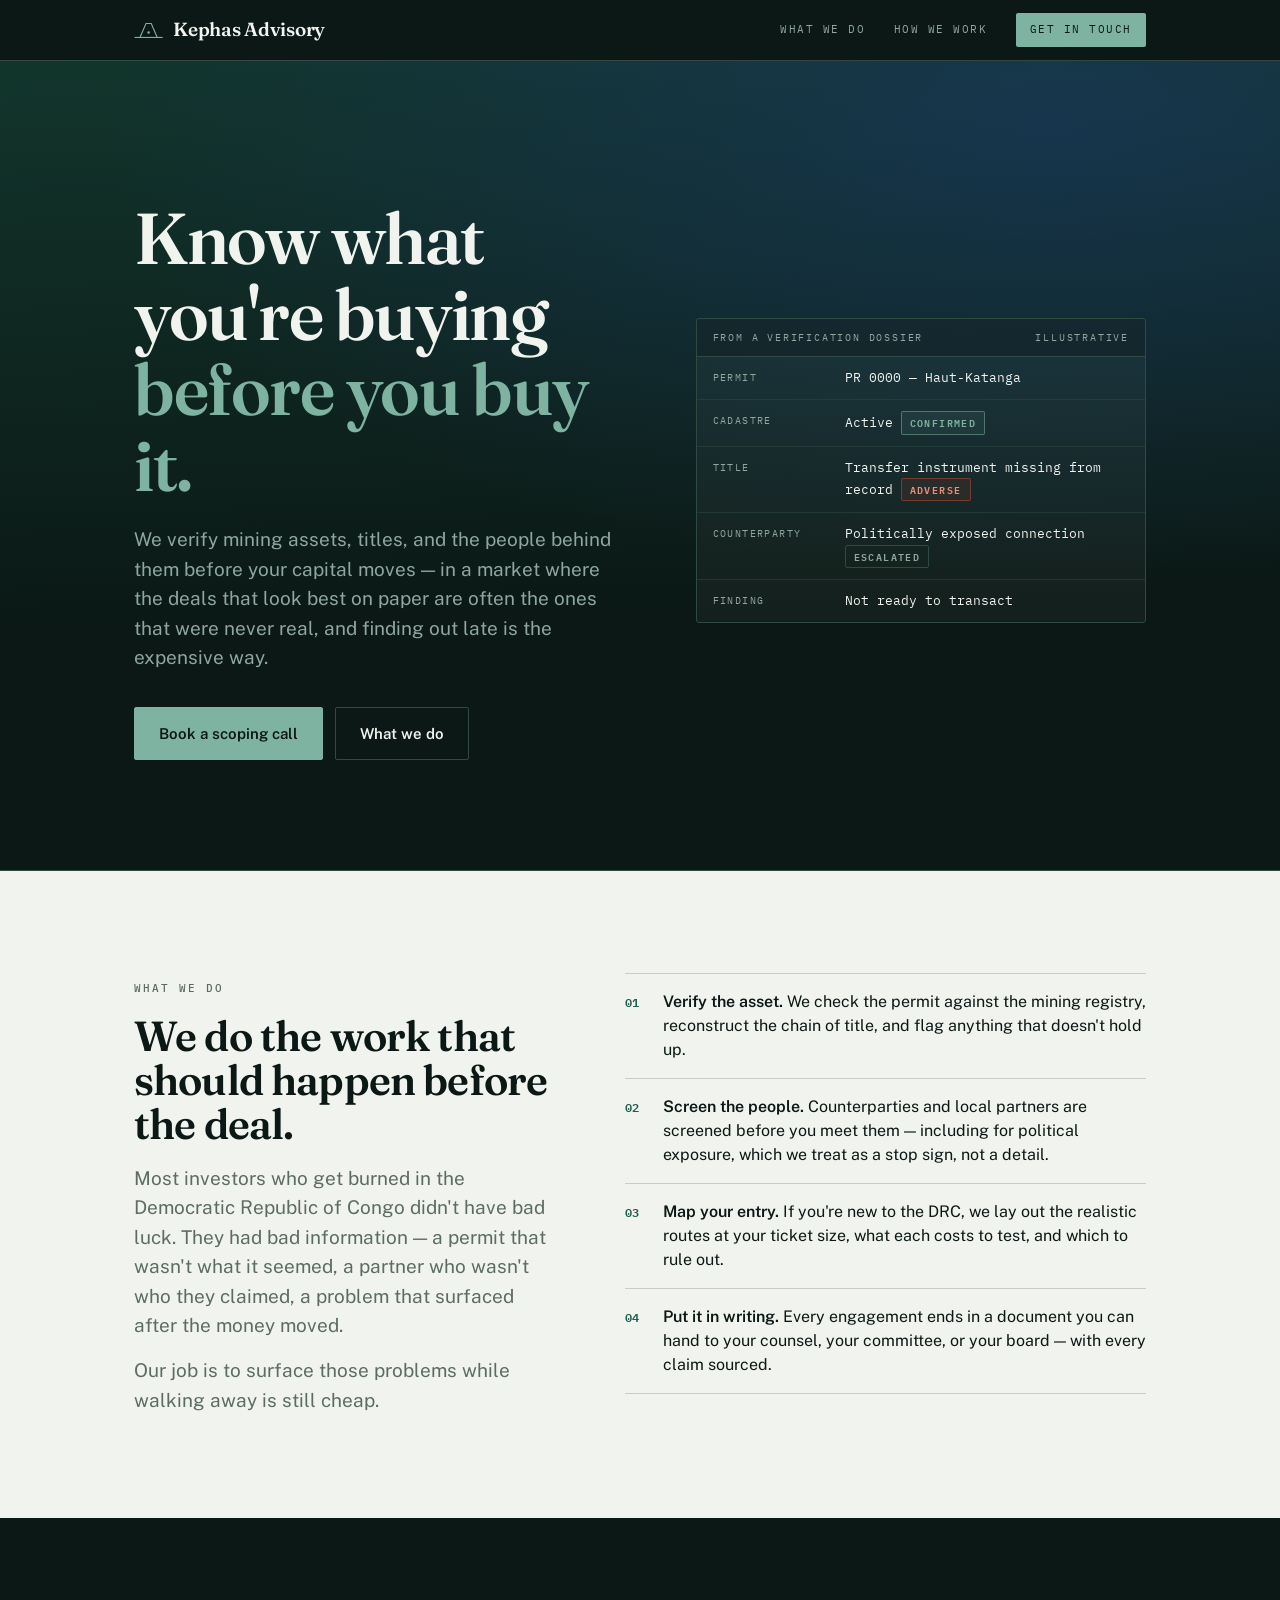
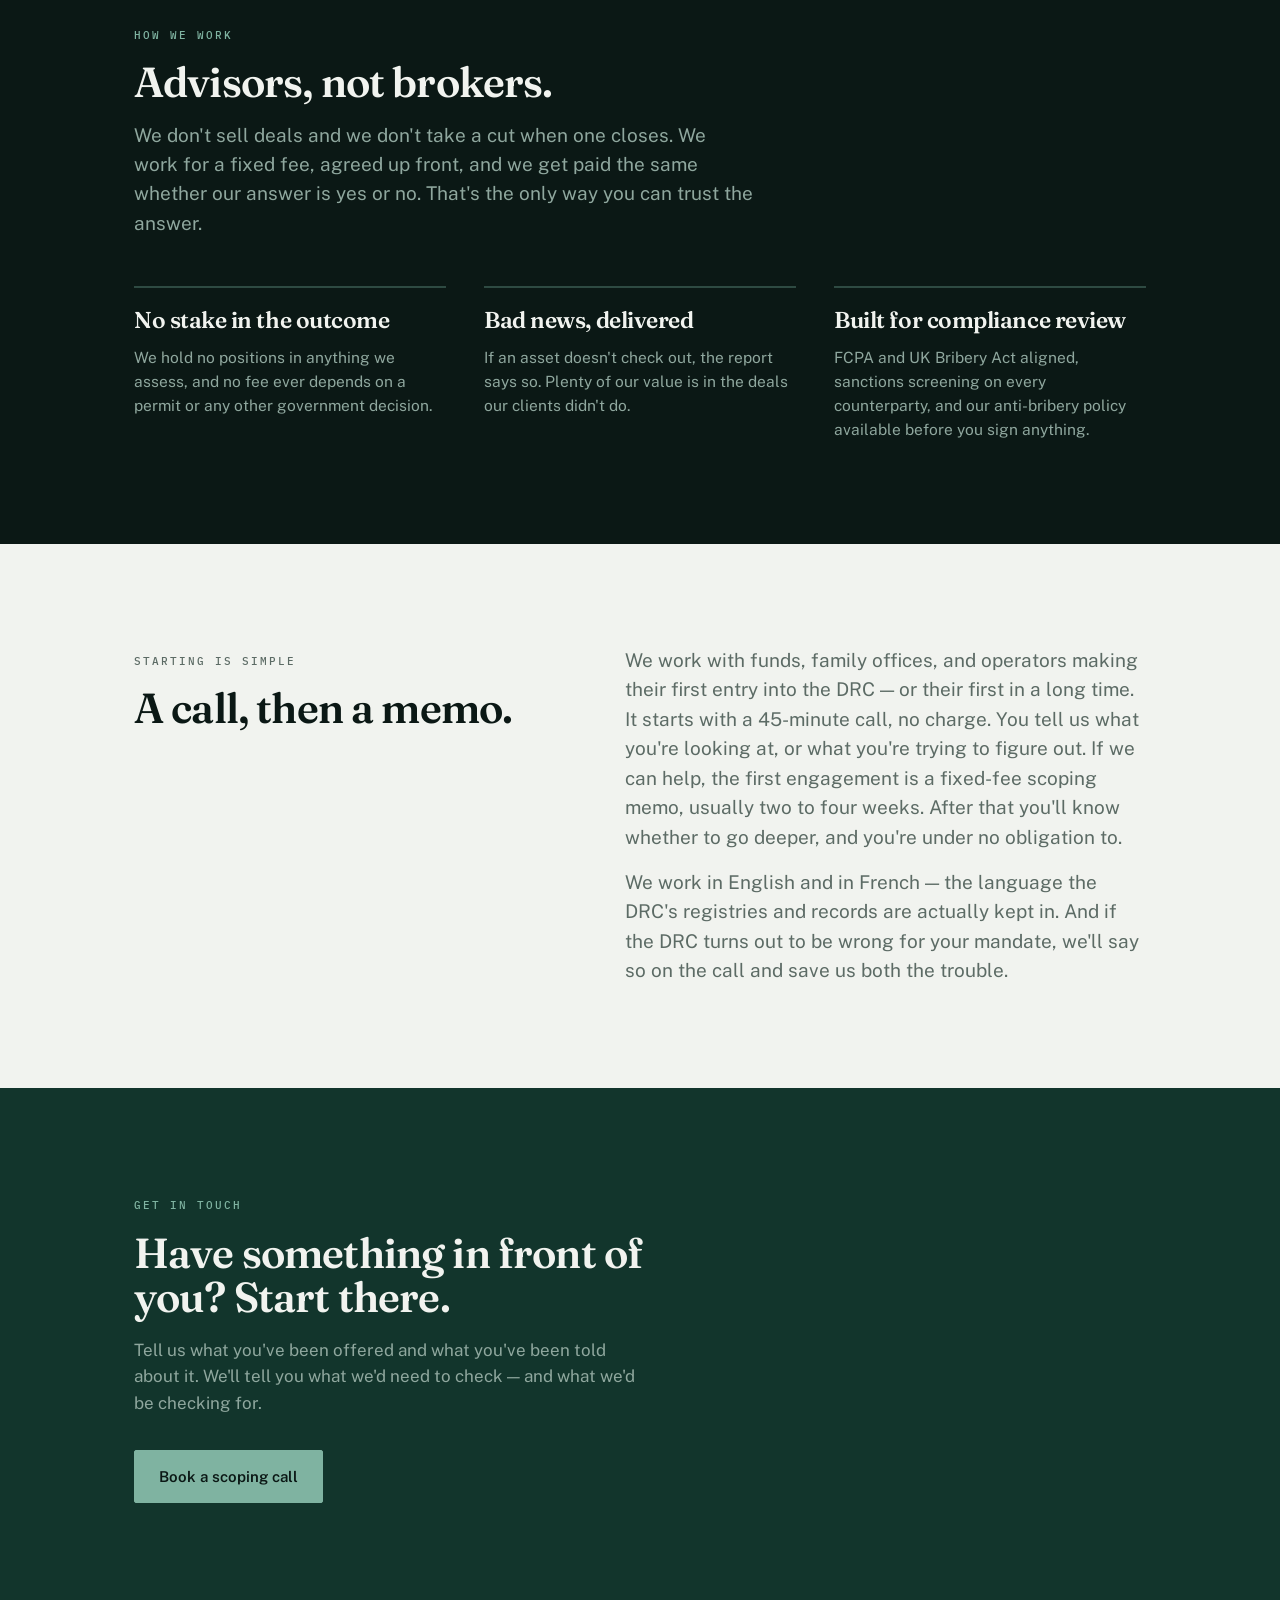
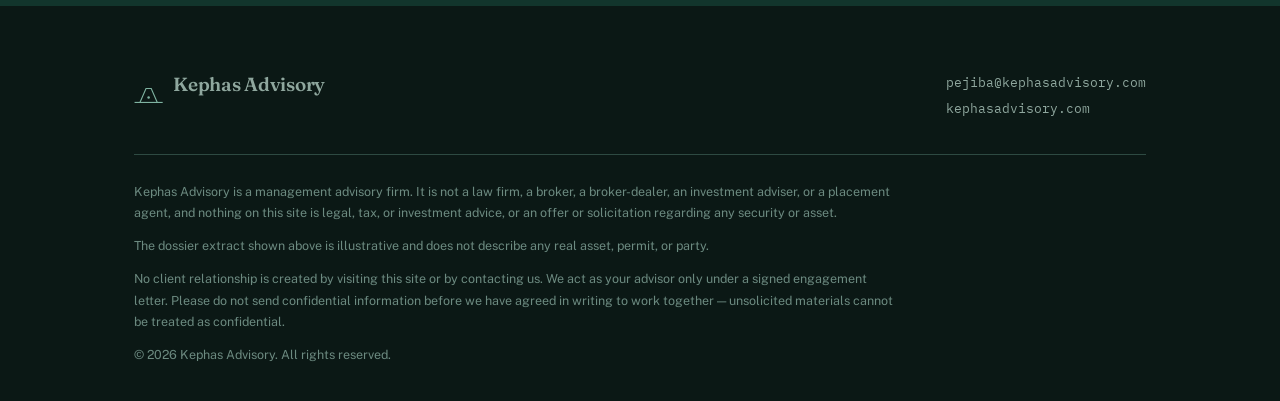
==== index.html @ 9a7f2aae "Publish landing page as index.html with accessible mobile nav - Rename/replace the live landing page" ====
<!DOCTYPE html>
<html lang="en">
<head>
<meta charset="utf-8">
<meta name="viewport" content="width=device-width, initial-scale=1">
<link rel="icon" href="data:image/svg+xml,%3Csvg xmlns='http://www.w3.org/2000/svg' viewBox='-8 -8 178 96'%3E%3Crect x='-8' y='-8' width='178' height='96' fill='%230B1815'/%3E%3Cpath d='M 31 80 L 66 0 L 96 0 L 131 80' fill='none' stroke='%237FB3A1' stroke-width='8'/%3E%3Cline x1='0' y1='80' x2='162' y2='80' stroke='%237FB3A1' stroke-width='8'/%3E%3Ccircle cx='81' cy='52' r='9' fill='%237FB3A1'/%3E%3C/svg%3E">
<title>Kephas Advisory — Market entry advisory for the Democratic Republic of Congo</title>
<meta name="description" content="Kephas Advisory verifies mining assets, titles, and counterparties in the Democratic Republic of Congo before you commit capital. Fixed-fee, advisor-not-broker, FCPA-aligned.">
<link rel="preconnect" href="https://fonts.googleapis.com">
<link rel="preconnect" href="https://fonts.gstatic.com" crossorigin>
<link href="https://fonts.googleapis.com/css2?family=Fraunces:opsz,wght@9..144,400;9..144,600;9..144,700&family=Public+Sans:wght@400;500;600&family=IBM+Plex+Mono:wght@400;500;600&display=swap" rel="stylesheet">
<style>
:root{
  --ink:#0B1815;
  --malachite:#1F5D4C;
  --malachite-deep:#12352C;
  --azurite:#1B3A6B;
  --patina:#7FB3A1;
  --paper:#F1F3EF;
  --paper-2:#E4E8E2;
  --rule:#C6CEC6;
  --rule-dark:#2E4A42;
  --flag:#A8452F;
  --muted:#5C6B65;
  --muted-dark:#8FA79E;

  --display:"Fraunces",Georgia,serif;
  --body:"Public Sans",system-ui,-apple-system,sans-serif;
  --mono:"IBM Plex Mono",ui-monospace,monospace;

  --pad:clamp(20px,5vw,72px);
}

*{box-sizing:border-box;margin:0;padding:0}
html{scroll-behavior:smooth}
body{
  background:var(--paper);
  color:var(--ink);
  font-family:var(--body);
  font-size:17px;
  line-height:1.55;
  -webkit-font-smoothing:antialiased;
}
a{color:inherit}

.wrap{max-width:1140px;margin:0 auto;padding-left:var(--pad);padding-right:var(--pad)}

.eyebrow{
  font-family:var(--mono);
  font-size:11px;
  letter-spacing:.18em;
  text-transform:uppercase;
  font-weight:500;
  color:var(--muted);
}
.eyebrow-l{color:var(--patina)}

h1,h2,h3{font-family:var(--display);font-variation-settings:"SOFT" 0,"WONK" 0;font-weight:600;letter-spacing:-.02em;line-height:1.05}
h1{font-size:clamp(38px,6.2vw,72px)}
h2{font-size:clamp(28px,3.8vw,42px)}
h3{font-size:clamp(19px,2vw,23px);line-height:1.25}

.lede{font-size:clamp(17px,1.5vw,19px);line-height:1.55;color:var(--muted)}
.lede-l{color:var(--muted-dark)}

/* ---------- skip link ---------- */
.skip{
  position:absolute;left:-9999px;top:0;z-index:100;
  background:var(--patina);color:var(--ink);font-family:var(--mono);font-size:12px;
  padding:10px 16px;border-radius:0 0 3px 0;text-decoration:none;
}
.skip:focus{left:0}

/* ---------- nav ---------- */
header.nav{
  position:sticky;top:0;z-index:60;
  background:var(--ink);
  border-bottom:1px solid var(--rule-dark);
}
.nav-in{display:flex;align-items:center;justify-content:space-between;height:60px}
.mark{display:flex;align-items:baseline;gap:9px;color:var(--paper);text-decoration:none}
.glyph{height:15px;width:auto;color:var(--patina);align-self:center;margin-right:1px;overflow:visible}
.mark b{font-family:var(--display);font-weight:600;font-size:19px;letter-spacing:-.015em;white-space:nowrap}
.nav-links{display:flex;gap:28px;align-items:center}
.nav-links > a{
  font-family:var(--mono);font-size:11px;letter-spacing:.14em;text-transform:uppercase;
  color:var(--muted-dark);text-decoration:none;padding:6px 0;border-bottom:1px solid transparent;
}
.nav-links > a:hover{color:var(--paper);border-bottom-color:var(--patina)}
.nav-links a.cta-sm{color:var(--ink);background:var(--patina);border:0;padding:8px 14px;border-radius:2px}
.nav-links a.cta-sm:hover{background:var(--paper)}

/* mobile menu — native <details>, no JavaScript */
.nav-menu{position:relative;display:none}
.nav-menu > summary{
  list-style:none;cursor:pointer;
  display:flex;align-items:center;justify-content:center;
  width:40px;height:34px;border:1px solid var(--rule-dark);border-radius:2px;color:var(--paper);
}
.nav-menu > summary::-webkit-details-marker{display:none}
.nav-menu > summary:hover{border-color:var(--patina);color:var(--patina)}
.nav-menu > summary svg{width:18px;height:18px;display:block}
.nav-menu[open] > summary{border-color:var(--patina);color:var(--patina)}
.nav-panel{
  position:absolute;right:0;top:calc(100% + 12px);
  min-width:190px;display:flex;flex-direction:column;padding:6px;
  background:var(--ink);border:1px solid var(--rule-dark);border-radius:3px;
  box-shadow:0 14px 34px rgba(0,0,0,.45);
}
.nav-panel a{
  font-family:var(--mono);font-size:12px;letter-spacing:.12em;text-transform:uppercase;
  color:var(--muted-dark);text-decoration:none;padding:12px 12px;border-radius:2px;
}
.nav-panel a:hover{color:var(--paper);background:rgba(127,179,161,.10)}
@media(max-width:820px){
  .nav-links > a:not(.cta-sm){display:none}
  .nav-menu{display:block}
}

/* ---------- hero ---------- */
.hero{
  background:
    radial-gradient(120% 90% at 82% 8%, rgba(27,58,107,.55) 0%, rgba(11,24,21,0) 62%),
    linear-gradient(178deg, var(--malachite-deep) 0%, var(--ink) 68%);
  color:var(--paper);
  padding:clamp(64px,10vw,120px) 0 clamp(64px,9vw,110px);
  border-bottom:1px solid var(--rule-dark);
}
.hero-grid{display:grid;grid-template-columns:1.05fr .95fr;gap:clamp(32px,5vw,72px);align-items:center}
@media(max-width:900px){.hero-grid{grid-template-columns:1fr;gap:44px}}
.hero h1{color:var(--paper);margin:20px 0 22px;max-width:15ch}
.hero h1 em{font-style:normal;color:var(--patina)}
.hero .lede{max-width:44ch}
.hero-actions{display:flex;flex-wrap:wrap;gap:12px;margin-top:34px}
.btn{
  font-family:var(--body);font-size:15px;font-weight:600;
  padding:14px 24px;border-radius:2px;text-decoration:none;display:inline-block;
  transition:background .18s ease,color .18s ease,border-color .18s ease;
}
.btn-primary{background:var(--patina);color:var(--ink);border:1px solid var(--patina)}
.btn-primary:hover{background:var(--paper);border-color:var(--paper)}
.btn-ghost{background:transparent;color:var(--paper);border:1px solid var(--rule-dark)}
.btn-ghost:hover{border-color:var(--patina);color:var(--patina)}

/* ---------- signature: the record ---------- */
.record{
  background:rgba(241,243,239,.035);
  border:1px solid var(--rule-dark);
  border-radius:3px;
  font-family:var(--mono);
  font-size:13px;
  overflow:hidden;
}
.record-head{
  display:flex;justify-content:space-between;align-items:center;gap:14px;
  padding:11px 16px;border-bottom:1px solid var(--rule-dark);
  background:rgba(0,0,0,.22);
}
.record-head .t{font-size:10px;letter-spacing:.18em;text-transform:uppercase;color:var(--muted-dark)}
.row{
  display:grid;grid-template-columns:118px 1fr;gap:14px;
  padding:11px 16px;border-bottom:1px solid rgba(46,74,66,.55);
  opacity:0;transform:translateY(5px);
  animation:in .5s cubic-bezier(.2,.7,.3,1) forwards;
}
.row:last-child{border-bottom:0}
.row .k{color:var(--muted-dark);font-size:10px;letter-spacing:.14em;text-transform:uppercase;padding-top:2px}
.row .v{color:var(--paper);word-break:break-word}
.row:nth-child(1){animation-delay:.18s}
.row:nth-child(2){animation-delay:.32s}
.row:nth-child(3){animation-delay:.46s}
.row:nth-child(4){animation-delay:.60s}
.row:nth-child(5){animation-delay:.74s}
@keyframes in{to{opacity:1;transform:none}}

.tok{
  display:inline-block;font-family:var(--mono);font-size:10px;font-weight:600;
  letter-spacing:.14em;text-transform:uppercase;padding:3px 8px;border-radius:2px;border:1px solid;
}
.tok-ok{color:var(--patina);border-color:rgba(127,179,161,.5);background:rgba(127,179,161,.09)}
.tok-flag{color:#E8907B;border-color:rgba(168,69,47,.6);background:rgba(168,69,47,.14)}
.tok-open{color:var(--muted-dark);border-color:var(--rule-dark)}

/* ---------- sections ---------- */
section{padding:clamp(60px,8vw,104px) 0}
.sec-head{max-width:62ch;margin-bottom:clamp(32px,4vw,48px)}
.sec-head h2{margin:14px 0 16px}

.paper-2{background:var(--paper-2)}

/* what we do */
.split{display:grid;grid-template-columns:.9fr 1.1fr;gap:clamp(28px,5vw,64px);align-items:start}
@media(max-width:860px){.split{grid-template-columns:1fr}}
.split h2{margin:14px 0 18px}
.split .lede + .lede{margin-top:16px}
.plain{list-style:none;border-top:1px solid var(--rule)}
.plain li{border-bottom:1px solid var(--rule);padding:16px 0;display:grid;grid-template-columns:26px 1fr;gap:12px;font-size:16px;line-height:1.5}
.plain .m{font-family:var(--mono);font-size:12px;font-weight:600;color:var(--malachite);padding-top:3px}
.plain b{font-weight:600}

/* deliverables */
.decks{display:grid;grid-template-columns:repeat(3,1fr);gap:14px}
@media(max-width:900px){.decks{grid-template-columns:1fr}}
.deck{
  background:#fff;border:1px solid var(--rule);border-radius:3px;
  padding:clamp(22px,2.6vw,30px);
  display:flex;flex-direction:column;gap:12px;
  transition:border-color .2s ease,transform .2s ease;
}
.deck:hover{border-color:var(--malachite);transform:translateY(-2px)}
.deck .tier{font-family:var(--mono);font-size:10px;letter-spacing:.16em;text-transform:uppercase;color:var(--muted)}
.deck p{font-size:15.5px;color:var(--muted);line-height:1.55}

/* how we work strip */
.strip{background:var(--ink);color:var(--paper)}
.strip h2{color:var(--paper)}
.strip .lede{color:var(--muted-dark)}
.threes{display:grid;grid-template-columns:repeat(3,1fr);gap:clamp(20px,3vw,40px);margin-top:clamp(28px,4vw,44px)}
@media(max-width:860px){.threes{grid-template-columns:1fr}}
.three{border-top:2px solid var(--rule-dark);padding-top:18px}
.three h3{color:var(--paper);margin-bottom:10px}
.three p{font-size:15.5px;color:var(--muted-dark);line-height:1.55}

/* cta */
.cta-band{background:var(--malachite-deep);color:var(--paper)}
.cta-band h2{color:var(--paper);max-width:20ch;margin:14px 0 18px}
.cta-band p{color:var(--muted-dark);max-width:52ch;font-size:17px}

/* footer */
footer{background:var(--ink);color:var(--muted-dark);padding:clamp(44px,6vw,64px) 0 36px;font-size:14px}
.foot-grid{display:flex;justify-content:space-between;gap:clamp(24px,4vw,48px);flex-wrap:wrap;padding-bottom:32px;border-bottom:1px solid var(--rule-dark)}
.foot-grid a{color:var(--muted-dark);text-decoration:none}
.foot-grid a:hover{color:var(--paper)}
.foot-contact{font-family:var(--mono);font-size:13px;line-height:2}
.legal{padding-top:26px;font-size:12.5px;line-height:1.7;color:#6C8A80;max-width:96ch}
.legal p+p{margin-top:12px}
.legal mark{background:rgba(168,69,47,.18);color:#E8907B;padding:1px 4px;border-radius:2px}

:focus-visible{outline:2px solid var(--patina);outline-offset:3px}
@media(prefers-reduced-motion:reduce){
  *{animation:none!important;transition:none!important}
  .row{opacity:1;transform:none}
  html{scroll-behavior:auto}
}
</style>
</head>
<body>

<a class="skip" href="#work">Skip to content</a>

<header class="nav">
  <div class="wrap nav-in">
    <a class="mark" href="#top"><svg class="glyph" viewBox="-3.2 -3.2 168.4 86.4" aria-hidden="true"><path d="M 31 80 L 66 0 L 96 0 L 131 80" fill="none" stroke="currentColor" stroke-width="6.4" stroke-linejoin="miter"/><line x1="0" y1="80" x2="162" y2="80" stroke="currentColor" stroke-width="6.4"/><circle cx="81" cy="52" r="7.2" fill="currentColor"/></svg><b>Kephas Advisory</b></a>
    <nav class="nav-links" aria-label="Primary">
      <a href="#work">What we do</a>
      <a href="#how">How we work</a>
      <a class="cta-sm" href="#contact">Get in touch</a>
      <details class="nav-menu">
        <summary aria-label="Open navigation menu"><svg viewBox="0 0 24 24" fill="none" stroke="currentColor" stroke-width="2" stroke-linecap="round" aria-hidden="true"><line x1="3" y1="7" x2="21" y2="7"/><line x1="3" y1="12" x2="21" y2="12"/><line x1="3" y1="17" x2="21" y2="17"/></svg></summary>
        <div class="nav-panel">
          <a href="#work">What we do</a>
          <a href="#how">How we work</a>
          <a href="#contact">Get in touch</a>
        </div>
      </details>
    </nav>
  </div>
</header>

<!-- HERO -->
<div class="hero" id="top">
  <div class="wrap hero-grid">
    <div>
      <h1>Know what you're buying <em>before you buy it.</em></h1>
      <p class="lede lede-l">We verify mining assets, titles, and the people behind them before your capital moves — in a market where the deals that look best on paper are often the ones that were never real, and finding out late is the expensive way.</p>
      <div class="hero-actions">
        <a class="btn btn-primary" href="mailto:pejiba@kephasadvisory.com">Book a scoping call</a>
        <a class="btn btn-ghost" href="#work">What we do</a>
      </div>
    </div>

    <div class="record" aria-label="Example from a verification dossier">
      <div class="record-head">
        <span class="t">From a verification dossier</span>
        <span class="t">Illustrative</span>
      </div>
      <div class="row"><span class="k">Permit</span><span class="v">PR 0000 — Haut-Katanga</span></div>
      <div class="row"><span class="k">Cadastre</span><span class="v">Active <span class="tok tok-ok">Confirmed</span></span></div>
      <div class="row"><span class="k">Title</span><span class="v">Transfer instrument missing from record <span class="tok tok-flag">Adverse</span></span></div>
      <div class="row"><span class="k">Counterparty</span><span class="v">Politically exposed connection <span class="tok tok-open">Escalated</span></span></div>
      <div class="row"><span class="k">Finding</span><span class="v">Not ready to transact</span></div>
    </div>
  </div>
</div>

<!-- WHAT WE DO -->
<section id="work">
  <div class="wrap split">
    <div>
      <span class="eyebrow">What we do</span>
      <h2>We do the work that should happen before the deal.</h2>
      <p class="lede">Most investors who get burned in the Democratic Republic of Congo didn't have bad luck. They had bad information — a permit that wasn't what it seemed, a partner who wasn't who they claimed, a problem that surfaced after the money moved.</p>
      <p class="lede">Our job is to surface those problems while walking away is still cheap.</p>
    </div>
    <ul class="plain">
      <li><span class="m">01</span><span><b>Verify the asset.</b> We check the permit against the mining registry, reconstruct the chain of title, and flag anything that doesn't hold up.</span></li>
      <li><span class="m">02</span><span><b>Screen the people.</b> Counterparties and local partners are screened before you meet them — including for political exposure, which we treat as a stop sign, not a detail.</span></li>
      <li><span class="m">03</span><span><b>Map your entry.</b> If you're new to the DRC, we lay out the realistic routes at your ticket size, what each costs to test, and which to rule out.</span></li>
      <li><span class="m">04</span><span><b>Put it in writing.</b> Every engagement ends in a document you can hand to your counsel, your committee, or your board — with every claim sourced.</span></li>
    </ul>
  </div>
</section>

<!-- HOW WE WORK -->
<section class="strip" id="how">
  <div class="wrap">
    <div class="sec-head">
      <span class="eyebrow eyebrow-l">How we work</span>
      <h2>Advisors, not brokers.</h2>
      <p class="lede">We don't sell deals and we don't take a cut when one closes. We work for a fixed fee, agreed up front, and we get paid the same whether our answer is yes or no. That's the only way you can trust the answer.</p>
    </div>
    <div class="threes">
      <div class="three">
        <h3>No stake in the outcome</h3>
        <p>We hold no positions in anything we assess, and no fee ever depends on a permit or any other government decision.</p>
      </div>
      <div class="three">
        <h3>Bad news, delivered</h3>
        <p>If an asset doesn't check out, the report says so. Plenty of our value is in the deals our clients didn't do.</p>
      </div>
      <div class="three">
        <h3>Built for compliance review</h3>
        <p>FCPA and UK Bribery Act aligned, sanctions screening on every counterparty, and our anti-bribery policy available before you sign anything.</p>
      </div>
    </div>
  </div>
</section>

<!-- START -->
<section>
  <div class="wrap split">
    <div>
      <span class="eyebrow">Starting is simple</span>
      <h2>A call, then a memo.</h2>
    </div>
    <div>
      <p class="lede">We work with funds, family offices, and operators making their first entry into the DRC — or their first in a long time. It starts with a 45-minute call, no charge. You tell us what you're looking at, or what you're trying to figure out. If we can help, the first engagement is a fixed-fee scoping memo, usually two to four weeks. After that you'll know whether to go deeper, and you're under no obligation to.</p>
      <p class="lede" style="margin-top:16px">We work in English and in French — the language the DRC's registries and records are actually kept in. And if the DRC turns out to be wrong for your mandate, we'll say so on the call and save us both the trouble.</p>
    </div>
  </div>
</section>

<!-- CTA -->
<section class="cta-band" id="contact">
  <div class="wrap">
    <span class="eyebrow eyebrow-l">Get in touch</span>
    <h2>Have something in front of you? Start there.</h2>
    <p>Tell us what you've been offered and what you've been told about it. We'll tell you what we'd need to check — and what we'd be checking for.</p>
    <div class="hero-actions">
      <a class="btn btn-primary" href="mailto:pejiba@kephasadvisory.com">Book a scoping call</a>
    </div>
  </div>
</section>

<footer>
  <div class="wrap">
    <div class="foot-grid">
      <a class="mark" href="#top"><svg class="glyph" viewBox="-3.2 -3.2 168.4 86.4" aria-hidden="true"><path d="M 31 80 L 66 0 L 96 0 L 131 80" fill="none" stroke="currentColor" stroke-width="6.4" stroke-linejoin="miter"/><line x1="0" y1="80" x2="162" y2="80" stroke="currentColor" stroke-width="6.4"/><circle cx="81" cy="52" r="7.2" fill="currentColor"/></svg><b>Kephas Advisory</b></a>
      <div class="foot-contact">
        <a href="mailto:pejiba@kephasadvisory.com">pejiba@kephasadvisory.com</a><br>
        kephasadvisory.com
      </div>
    </div>
    <div class="legal">
      <p>Kephas Advisory is a management advisory firm. It is not a law firm, a broker, a broker-dealer, an investment adviser, or a placement agent, and nothing on this site is legal, tax, or investment advice, or an offer or solicitation regarding any security or asset.</p>
      <p>The dossier extract shown above is illustrative and does not describe any real asset, permit, or party.</p>
      <p>No client relationship is created by visiting this site or by contacting us. We act as your advisor only under a signed engagement letter. Please do not send confidential information before we have agreed in writing to work together — unsolicited materials cannot be treated as confidential.</p>
      <p>© <span id="yr">2026</span> Kephas Advisory. All rights reserved.</p>
    </div>
  </div>
</footer>

<script>document.getElementById('yr').textContent=new Date().getFullYear();</script>
</body>
</html>
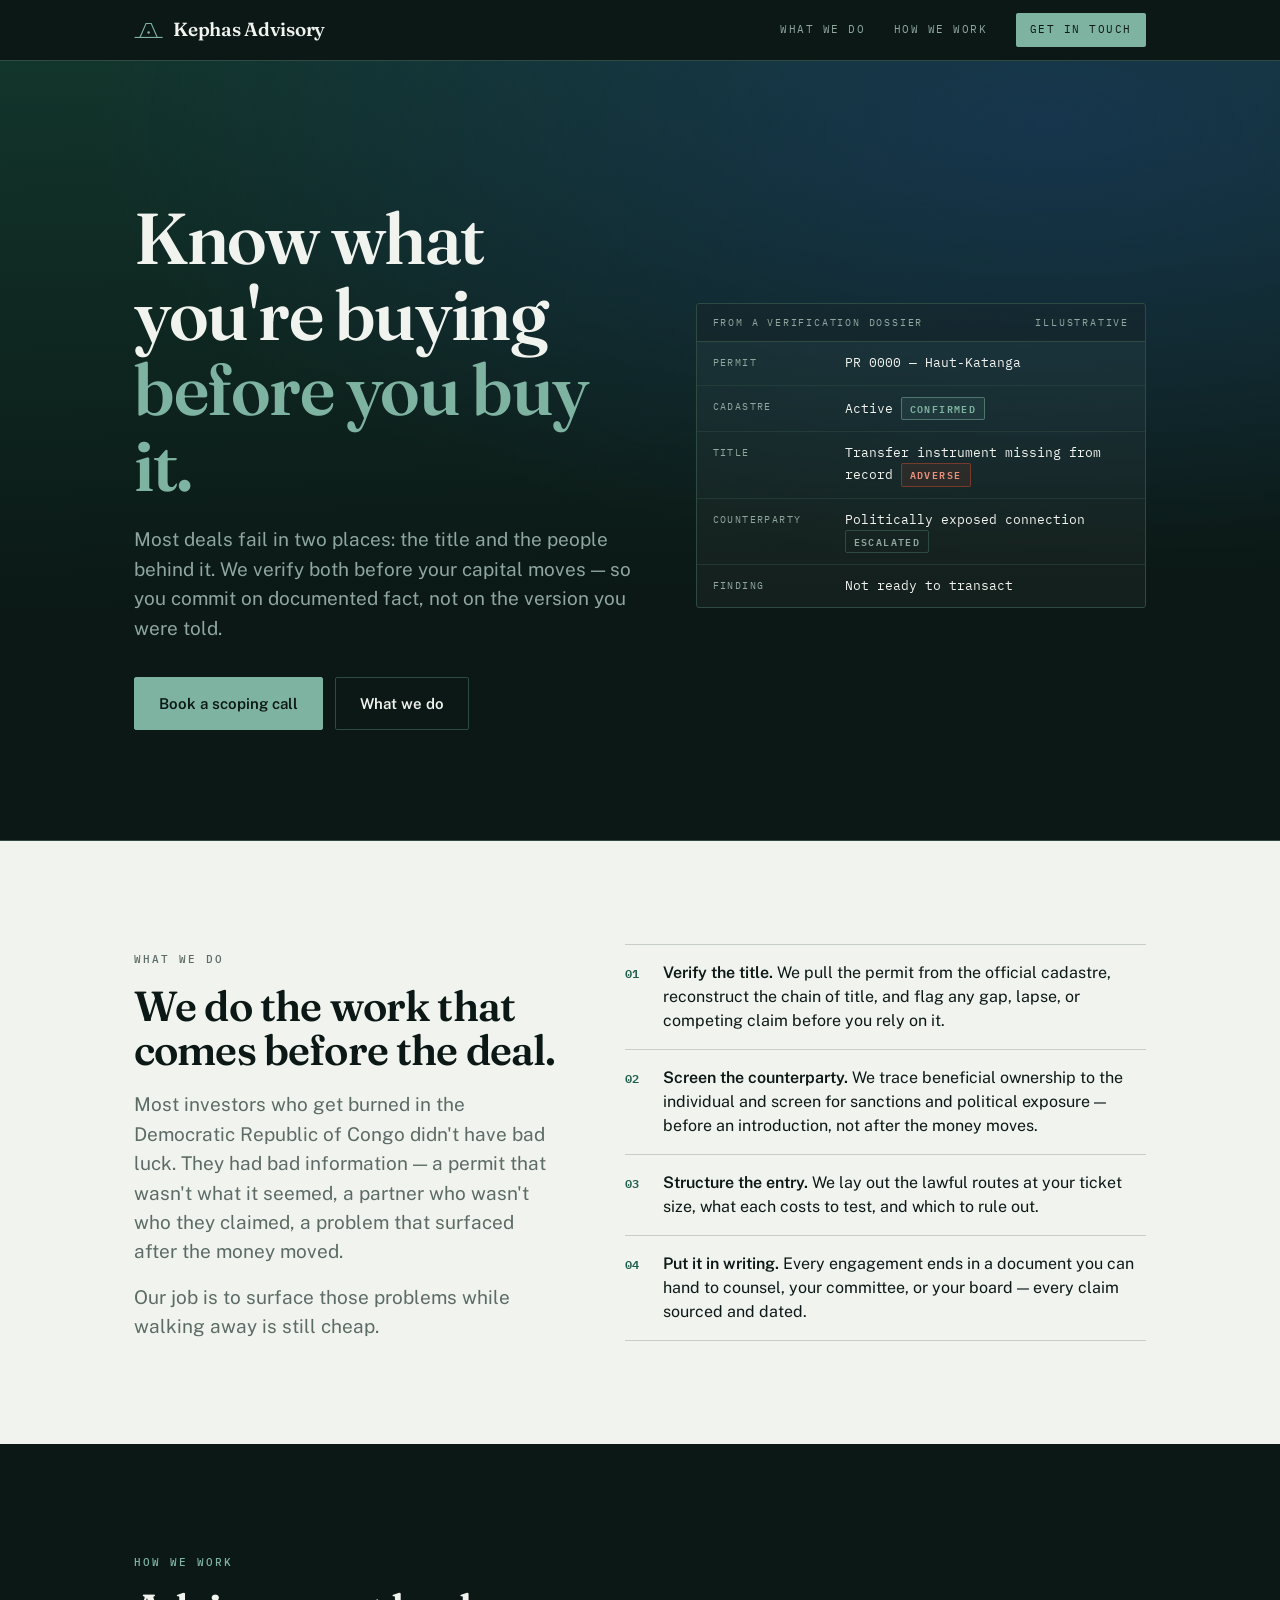
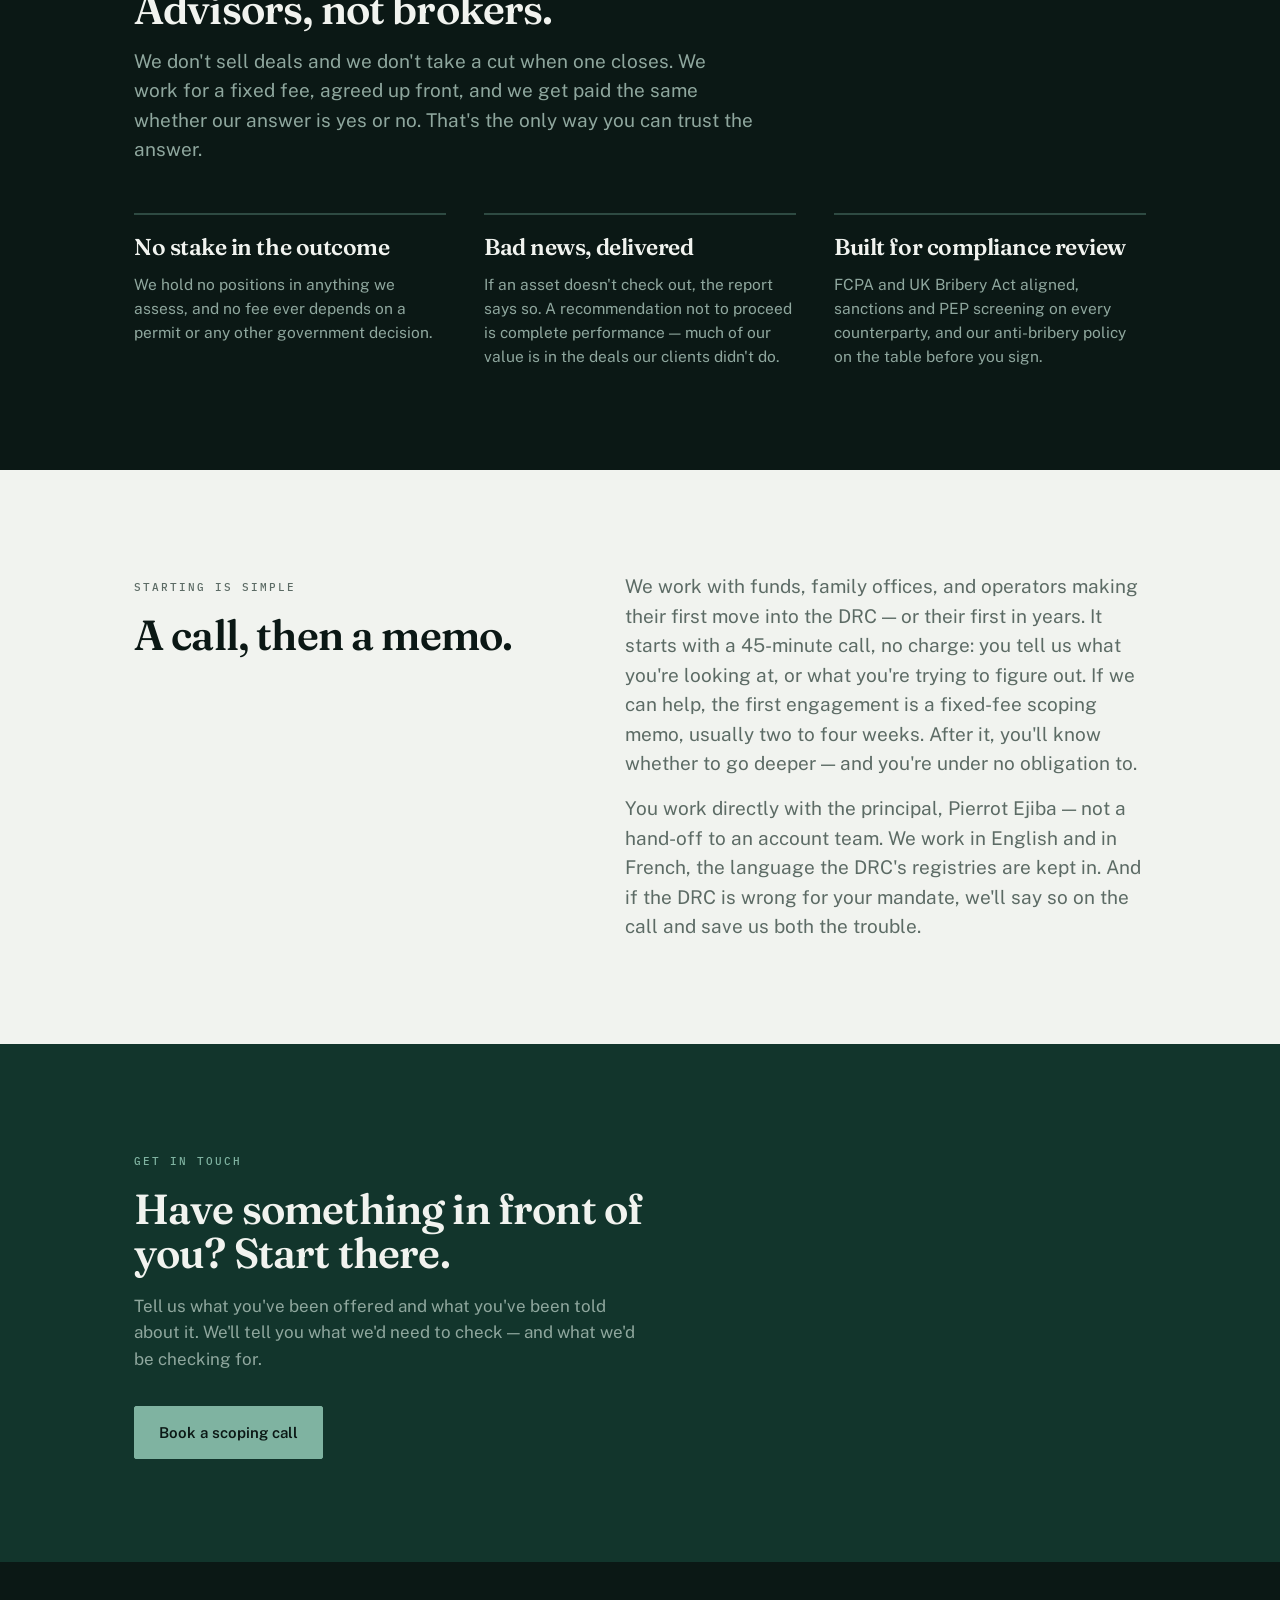
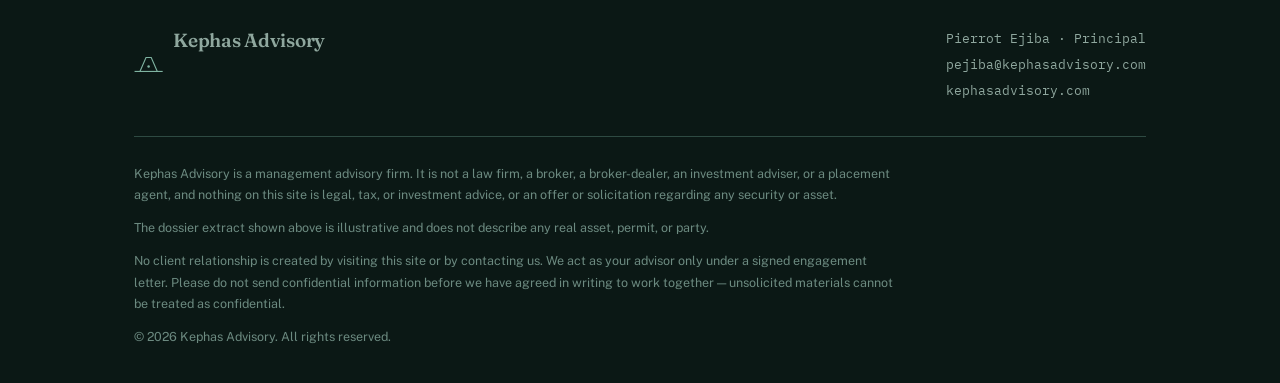
==== commit b71cf282: "Sharpen landing page copy for credibility Rewrite site copy to be more concrete and less generic, pe" ====
--- a/index.html
+++ b/index.html
@@ -272,7 +272,7 @@
   <div class="wrap hero-grid">
     <div>
       <h1>Know what you're buying <em>before you buy it.</em></h1>
-      <p class="lede lede-l">We verify mining assets, titles, and the people behind them before your capital moves — in a market where the deals that look best on paper are often the ones that were never real, and finding out late is the expensive way.</p>
+      <p class="lede lede-l">Most deals fail in two places: the title and the people behind it. We verify both before your capital moves — so you commit on documented fact, not on the version you were told.</p>
       <div class="hero-actions">
         <a class="btn btn-primary" href="mailto:pejiba@kephasadvisory.com">Book a scoping call</a>
         <a class="btn btn-ghost" href="#work">What we do</a>
@@ -298,15 +298,15 @@
   <div class="wrap split">
     <div>
       <span class="eyebrow">What we do</span>
-      <h2>We do the work that should happen before the deal.</h2>
+      <h2>We do the work that comes before the deal.</h2>
       <p class="lede">Most investors who get burned in the Democratic Republic of Congo didn't have bad luck. They had bad information — a permit that wasn't what it seemed, a partner who wasn't who they claimed, a problem that surfaced after the money moved.</p>
       <p class="lede">Our job is to surface those problems while walking away is still cheap.</p>
     </div>
     <ul class="plain">
-      <li><span class="m">01</span><span><b>Verify the asset.</b> We check the permit against the mining registry, reconstruct the chain of title, and flag anything that doesn't hold up.</span></li>
-      <li><span class="m">02</span><span><b>Screen the people.</b> Counterparties and local partners are screened before you meet them — including for political exposure, which we treat as a stop sign, not a detail.</span></li>
-      <li><span class="m">03</span><span><b>Map your entry.</b> If you're new to the DRC, we lay out the realistic routes at your ticket size, what each costs to test, and which to rule out.</span></li>
-      <li><span class="m">04</span><span><b>Put it in writing.</b> Every engagement ends in a document you can hand to your counsel, your committee, or your board — with every claim sourced.</span></li>
+      <li><span class="m">01</span><span><b>Verify the title.</b> We pull the permit from the official cadastre, reconstruct the chain of title, and flag any gap, lapse, or competing claim before you rely on it.</span></li>
+      <li><span class="m">02</span><span><b>Screen the counterparty.</b> We trace beneficial ownership to the individual and screen for sanctions and political exposure — before an introduction, not after the money moves.</span></li>
+      <li><span class="m">03</span><span><b>Structure the entry.</b> We lay out the lawful routes at your ticket size, what each costs to test, and which to rule out.</span></li>
+      <li><span class="m">04</span><span><b>Put it in writing.</b> Every engagement ends in a document you can hand to counsel, your committee, or your board — every claim sourced and dated.</span></li>
     </ul>
   </div>
 </section>
@@ -326,11 +326,11 @@
       </div>
       <div class="three">
         <h3>Bad news, delivered</h3>
-        <p>If an asset doesn't check out, the report says so. Plenty of our value is in the deals our clients didn't do.</p>
+        <p>If an asset doesn't check out, the report says so. A recommendation not to proceed is complete performance — much of our value is in the deals our clients didn't do.</p>
       </div>
       <div class="three">
         <h3>Built for compliance review</h3>
-        <p>FCPA and UK Bribery Act aligned, sanctions screening on every counterparty, and our anti-bribery policy available before you sign anything.</p>
+        <p>FCPA and UK Bribery Act aligned, sanctions and PEP screening on every counterparty, and our anti-bribery policy on the table before you sign.</p>
       </div>
     </div>
   </div>
@@ -344,8 +344,8 @@
       <h2>A call, then a memo.</h2>
     </div>
     <div>
-      <p class="lede">We work with funds, family offices, and operators making their first entry into the DRC — or their first in a long time. It starts with a 45-minute call, no charge. You tell us what you're looking at, or what you're trying to figure out. If we can help, the first engagement is a fixed-fee scoping memo, usually two to four weeks. After that you'll know whether to go deeper, and you're under no obligation to.</p>
-      <p class="lede" style="margin-top:16px">We work in English and in French — the language the DRC's registries and records are actually kept in. And if the DRC turns out to be wrong for your mandate, we'll say so on the call and save us both the trouble.</p>
+      <p class="lede">We work with funds, family offices, and operators making their first move into the DRC — or their first in years. It starts with a 45-minute call, no charge: you tell us what you're looking at, or what you're trying to figure out. If we can help, the first engagement is a fixed-fee scoping memo, usually two to four weeks. After it, you'll know whether to go deeper — and you're under no obligation to.</p>
+      <p class="lede" style="margin-top:16px">You work directly with the principal, Pierrot Ejiba — not a hand-off to an account team. We work in English and in French, the language the DRC's registries are kept in. And if the DRC is wrong for your mandate, we'll say so on the call and save us both the trouble.</p>
     </div>
   </div>
 </section>
@@ -367,6 +367,7 @@
     <div class="foot-grid">
       <a class="mark" href="#top"><svg class="glyph" viewBox="-3.2 -3.2 168.4 86.4" aria-hidden="true"><path d="M 31 80 L 66 0 L 96 0 L 131 80" fill="none" stroke="currentColor" stroke-width="6.4" stroke-linejoin="miter"/><line x1="0" y1="80" x2="162" y2="80" stroke="currentColor" stroke-width="6.4"/><circle cx="81" cy="52" r="7.2" fill="currentColor"/></svg><b>Kephas Advisory</b></a>
       <div class="foot-contact">
+        Pierrot Ejiba · Principal<br>
         <a href="mailto:pejiba@kephasadvisory.com">pejiba@kephasadvisory.com</a><br>
         kephasadvisory.com
       </div>
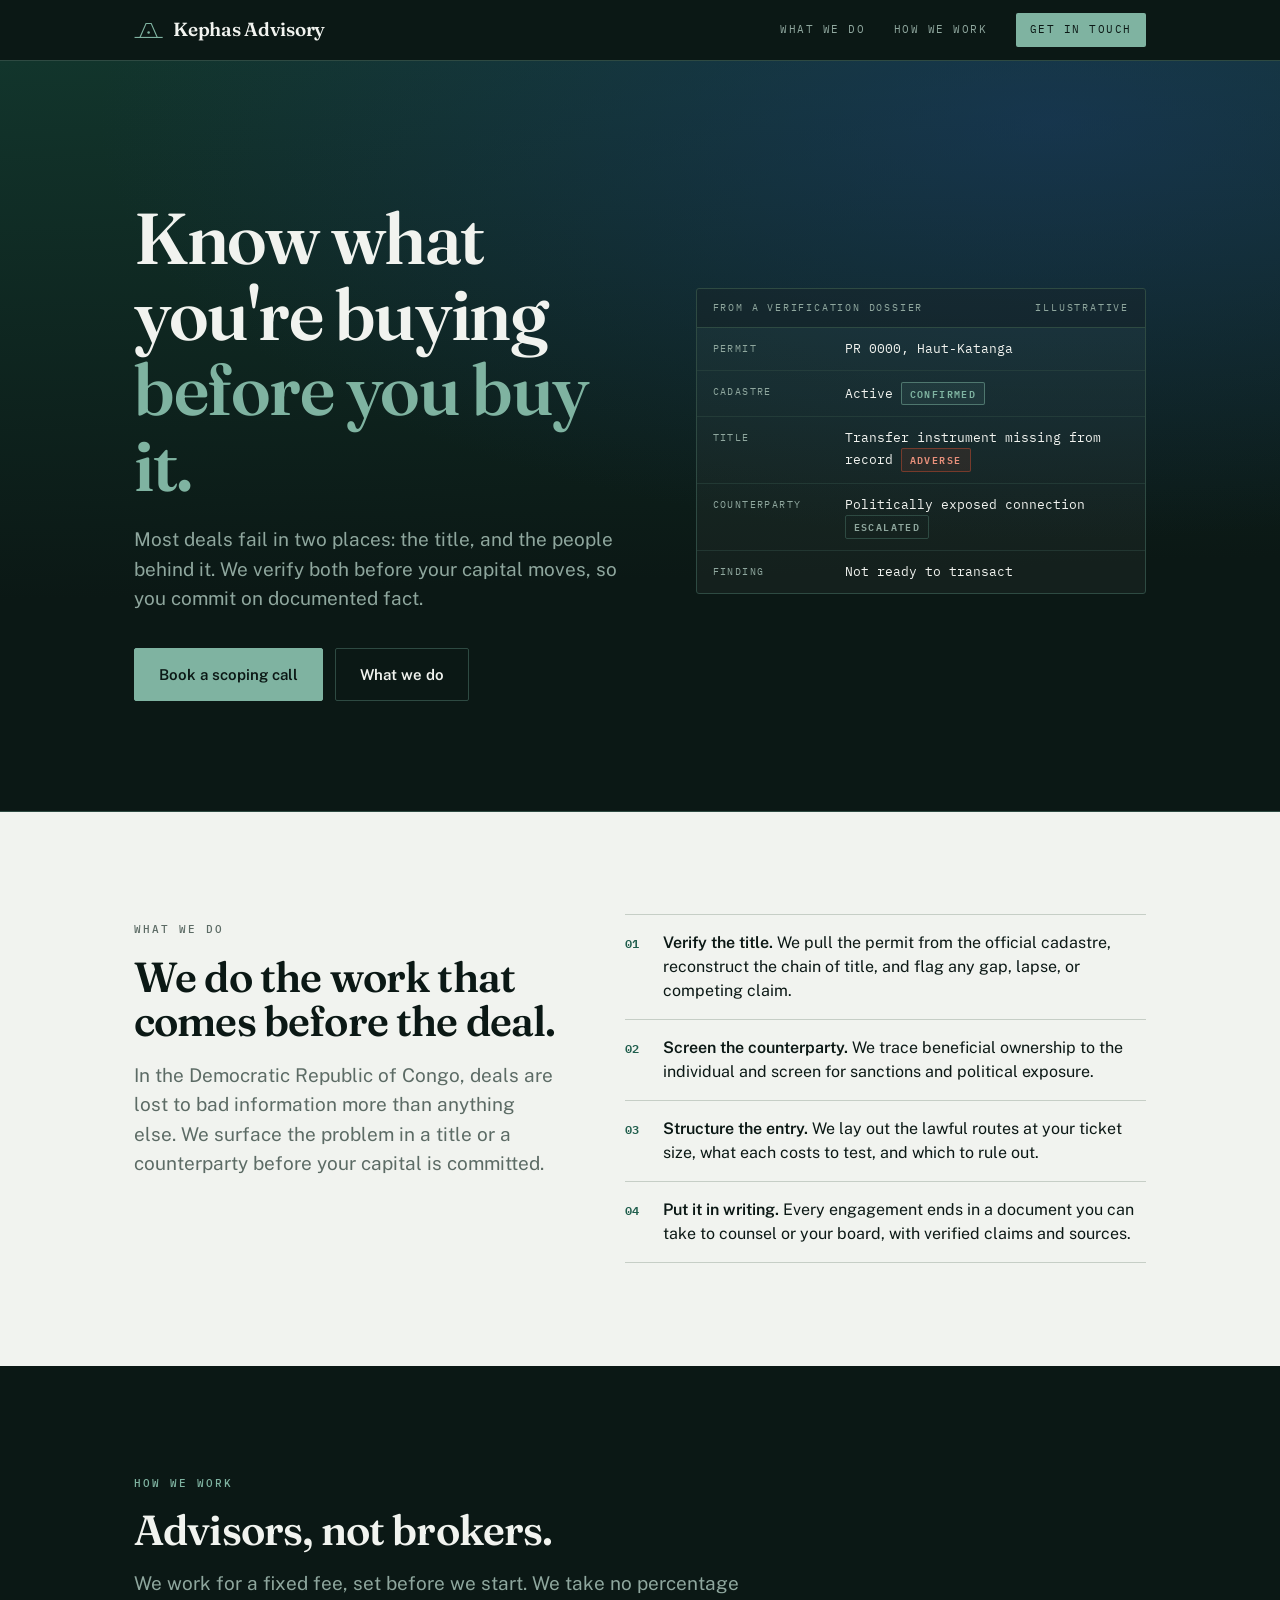
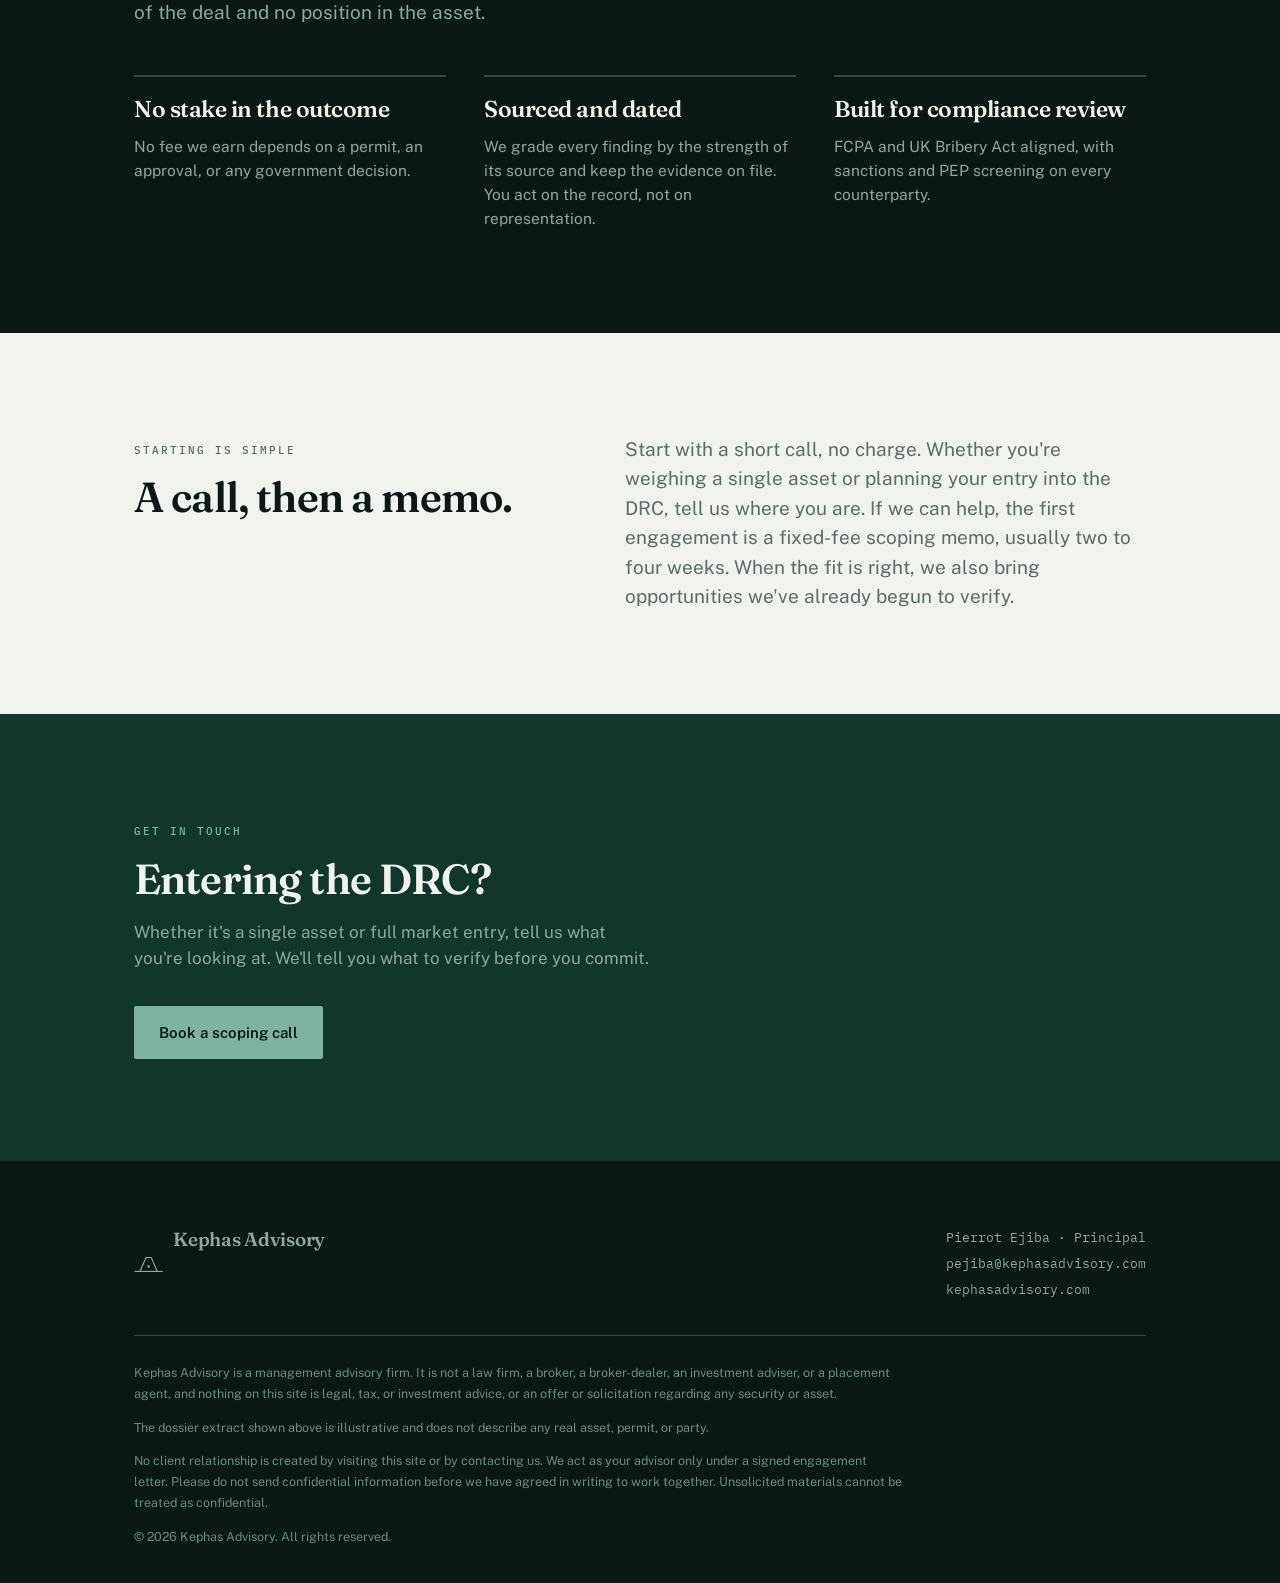
==== commit cfd7afda: "Revise landing page copy for clarity and credibility Tighten wording across the page to read less ge" ====
--- a/index.html
+++ b/index.html
@@ -272,7 +272,7 @@
   <div class="wrap hero-grid">
     <div>
       <h1>Know what you're buying <em>before you buy it.</em></h1>
-      <p class="lede lede-l">Most deals fail in two places: the title and the people behind it. We verify both before your capital moves — so you commit on documented fact, not on the version you were told.</p>
+      <p class="lede lede-l">Most deals fail in two places: the title, and the people behind it. We verify both before your capital moves, so you commit on documented fact.</p>
       <div class="hero-actions">
         <a class="btn btn-primary" href="mailto:pejiba@kephasadvisory.com">Book a scoping call</a>
         <a class="btn btn-ghost" href="#work">What we do</a>
@@ -284,7 +284,7 @@
         <span class="t">From a verification dossier</span>
         <span class="t">Illustrative</span>
       </div>
-      <div class="row"><span class="k">Permit</span><span class="v">PR 0000 — Haut-Katanga</span></div>
+      <div class="row"><span class="k">Permit</span><span class="v">PR 0000, Haut-Katanga</span></div>
       <div class="row"><span class="k">Cadastre</span><span class="v">Active <span class="tok tok-ok">Confirmed</span></span></div>
       <div class="row"><span class="k">Title</span><span class="v">Transfer instrument missing from record <span class="tok tok-flag">Adverse</span></span></div>
       <div class="row"><span class="k">Counterparty</span><span class="v">Politically exposed connection <span class="tok tok-open">Escalated</span></span></div>
@@ -299,14 +299,13 @@
     <div>
       <span class="eyebrow">What we do</span>
       <h2>We do the work that comes before the deal.</h2>
-      <p class="lede">Most investors who get burned in the Democratic Republic of Congo didn't have bad luck. They had bad information — a permit that wasn't what it seemed, a partner who wasn't who they claimed, a problem that surfaced after the money moved.</p>
-      <p class="lede">Our job is to surface those problems while walking away is still cheap.</p>
+      <p class="lede">In the Democratic Republic of Congo, deals are lost to bad information more than anything else. We surface the problem in a title or a counterparty before your capital is committed.</p>
     </div>
     <ul class="plain">
-      <li><span class="m">01</span><span><b>Verify the title.</b> We pull the permit from the official cadastre, reconstruct the chain of title, and flag any gap, lapse, or competing claim before you rely on it.</span></li>
-      <li><span class="m">02</span><span><b>Screen the counterparty.</b> We trace beneficial ownership to the individual and screen for sanctions and political exposure — before an introduction, not after the money moves.</span></li>
+      <li><span class="m">01</span><span><b>Verify the title.</b> We pull the permit from the official cadastre, reconstruct the chain of title, and flag any gap, lapse, or competing claim.</span></li>
+      <li><span class="m">02</span><span><b>Screen the counterparty.</b> We trace beneficial ownership to the individual and screen for sanctions and political exposure.</span></li>
       <li><span class="m">03</span><span><b>Structure the entry.</b> We lay out the lawful routes at your ticket size, what each costs to test, and which to rule out.</span></li>
-      <li><span class="m">04</span><span><b>Put it in writing.</b> Every engagement ends in a document you can hand to counsel, your committee, or your board — every claim sourced and dated.</span></li>
+      <li><span class="m">04</span><span><b>Put it in writing.</b> Every engagement ends in a document you can take to counsel or your board, with verified claims and sources.</span></li>
     </ul>
   </div>
 </section>
@@ -317,20 +316,20 @@
     <div class="sec-head">
       <span class="eyebrow eyebrow-l">How we work</span>
       <h2>Advisors, not brokers.</h2>
-      <p class="lede">We don't sell deals and we don't take a cut when one closes. We work for a fixed fee, agreed up front, and we get paid the same whether our answer is yes or no. That's the only way you can trust the answer.</p>
+      <p class="lede">We work for a fixed fee, set before we start. We take no percentage of the deal and no position in the asset.</p>
     </div>
     <div class="threes">
       <div class="three">
         <h3>No stake in the outcome</h3>
-        <p>We hold no positions in anything we assess, and no fee ever depends on a permit or any other government decision.</p>
+        <p>No fee we earn depends on a permit, an approval, or any government decision.</p>
       </div>
       <div class="three">
-        <h3>Bad news, delivered</h3>
-        <p>If an asset doesn't check out, the report says so. A recommendation not to proceed is complete performance — much of our value is in the deals our clients didn't do.</p>
+        <h3>Sourced and dated</h3>
+        <p>We grade every finding by the strength of its source and keep the evidence on file. You act on the record, not on representation.</p>
       </div>
       <div class="three">
         <h3>Built for compliance review</h3>
-        <p>FCPA and UK Bribery Act aligned, sanctions and PEP screening on every counterparty, and our anti-bribery policy on the table before you sign.</p>
+        <p>FCPA and UK Bribery Act aligned, with sanctions and PEP screening on every counterparty.</p>
       </div>
     </div>
   </div>
@@ -344,8 +343,7 @@
       <h2>A call, then a memo.</h2>
     </div>
     <div>
-      <p class="lede">We work with funds, family offices, and operators making their first move into the DRC — or their first in years. It starts with a 45-minute call, no charge: you tell us what you're looking at, or what you're trying to figure out. If we can help, the first engagement is a fixed-fee scoping memo, usually two to four weeks. After it, you'll know whether to go deeper — and you're under no obligation to.</p>
-      <p class="lede" style="margin-top:16px">You work directly with the principal, Pierrot Ejiba — not a hand-off to an account team. We work in English and in French, the language the DRC's registries are kept in. And if the DRC is wrong for your mandate, we'll say so on the call and save us both the trouble.</p>
+      <p class="lede">Start with a short call, no charge. Whether you're weighing a single asset or planning your entry into the DRC, tell us where you are. If we can help, the first engagement is a fixed-fee scoping memo, usually two to four weeks. When the fit is right, we also bring opportunities we've already begun to verify.</p>
     </div>
   </div>
 </section>
@@ -354,8 +352,8 @@
 <section class="cta-band" id="contact">
   <div class="wrap">
     <span class="eyebrow eyebrow-l">Get in touch</span>
-    <h2>Have something in front of you? Start there.</h2>
-    <p>Tell us what you've been offered and what you've been told about it. We'll tell you what we'd need to check — and what we'd be checking for.</p>
+    <h2>Entering the DRC?</h2>
+    <p>Whether it's a single asset or full market entry, tell us what you're looking at. We'll tell you what to verify before you commit.</p>
     <div class="hero-actions">
       <a class="btn btn-primary" href="mailto:pejiba@kephasadvisory.com">Book a scoping call</a>
     </div>
@@ -375,7 +373,7 @@
     <div class="legal">
       <p>Kephas Advisory is a management advisory firm. It is not a law firm, a broker, a broker-dealer, an investment adviser, or a placement agent, and nothing on this site is legal, tax, or investment advice, or an offer or solicitation regarding any security or asset.</p>
       <p>The dossier extract shown above is illustrative and does not describe any real asset, permit, or party.</p>
-      <p>No client relationship is created by visiting this site or by contacting us. We act as your advisor only under a signed engagement letter. Please do not send confidential information before we have agreed in writing to work together — unsolicited materials cannot be treated as confidential.</p>
+      <p>No client relationship is created by visiting this site or by contacting us. We act as your advisor only under a signed engagement letter. Please do not send confidential information before we have agreed in writing to work together. Unsolicited materials cannot be treated as confidential.</p>
       <p>© <span id="yr">2026</span> Kephas Advisory. All rights reserved.</p>
     </div>
   </div>
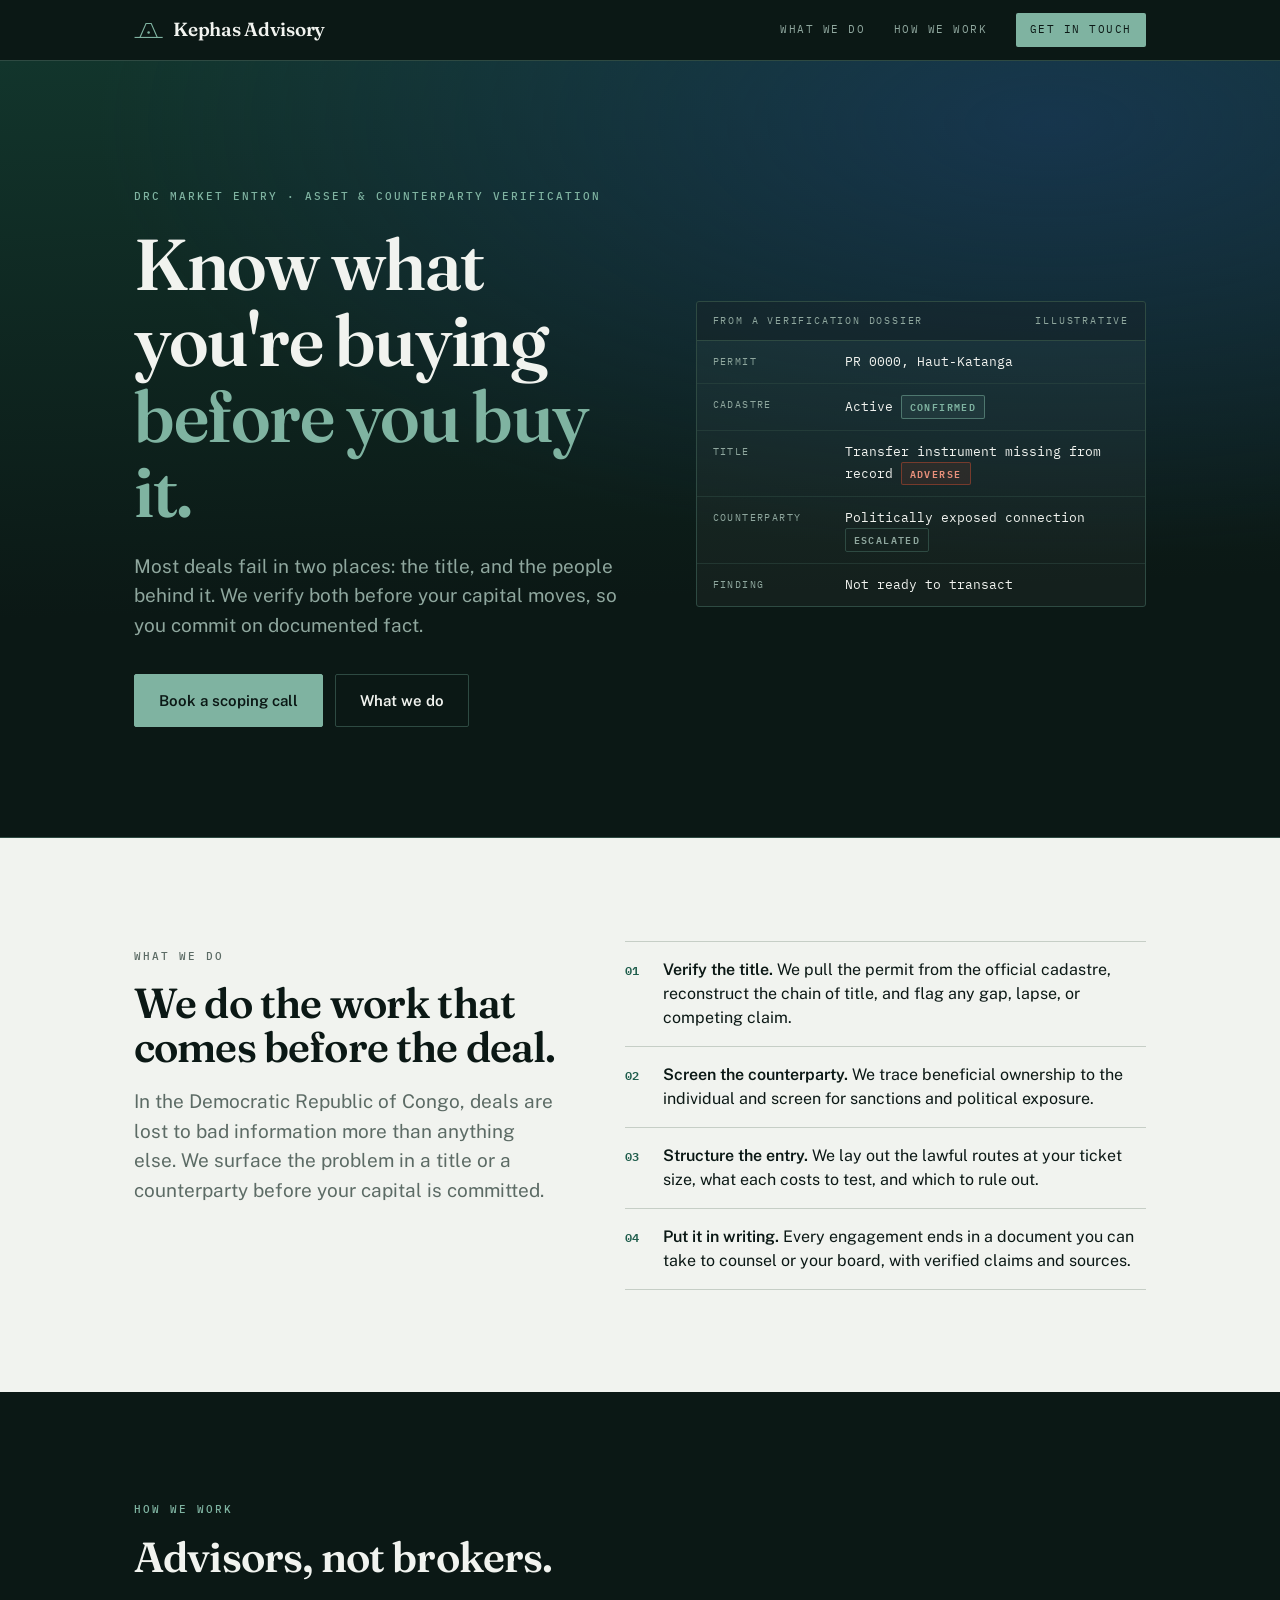
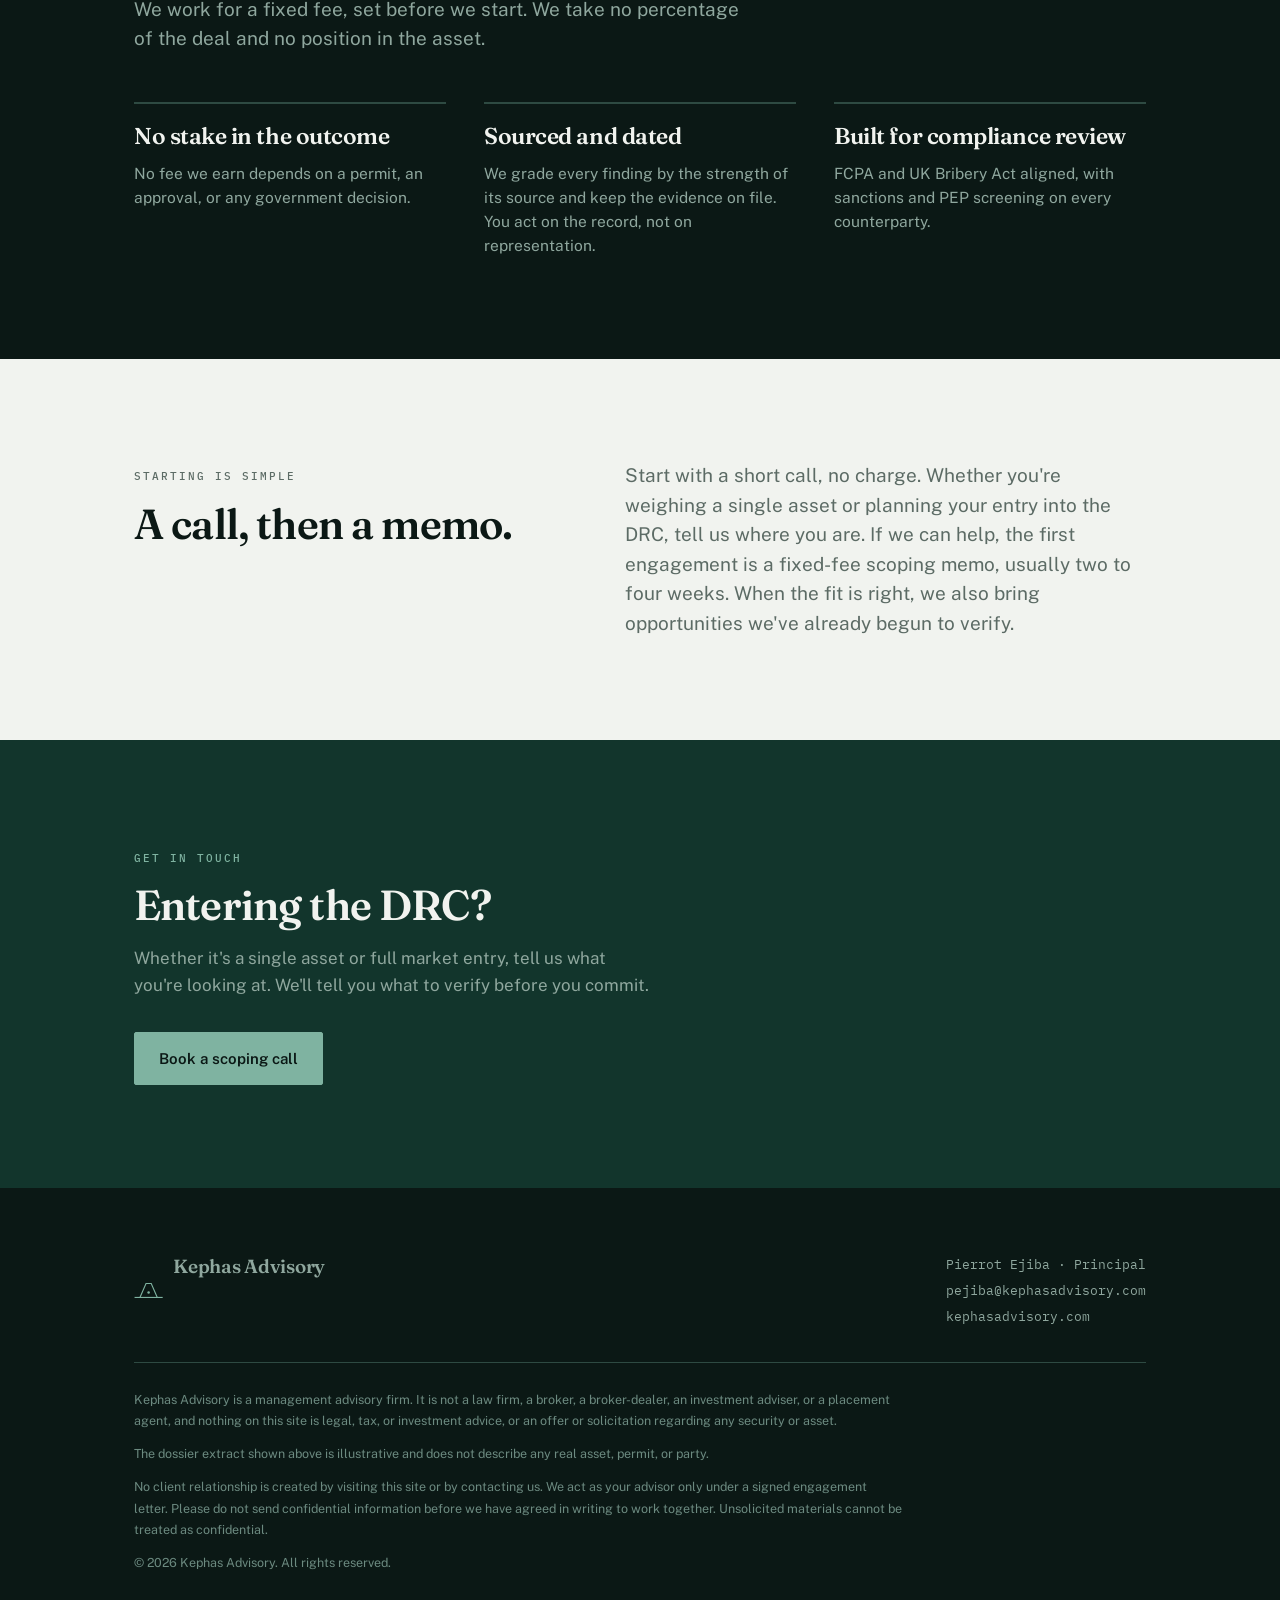
==== commit 4fa4b713: "Add DRC market-entry kicker to hero Surface "DRC market entry" at the top of the page with an eyebro" ====
--- a/index.html
+++ b/index.html
@@ -271,6 +271,7 @@
 <div class="hero" id="top">
   <div class="wrap hero-grid">
     <div>
+      <span class="eyebrow eyebrow-l">DRC market entry &middot; asset &amp; counterparty verification</span>
       <h1>Know what you're buying <em>before you buy it.</em></h1>
       <p class="lede lede-l">Most deals fail in two places: the title, and the people behind it. We verify both before your capital moves, so you commit on documented fact.</p>
       <div class="hero-actions">
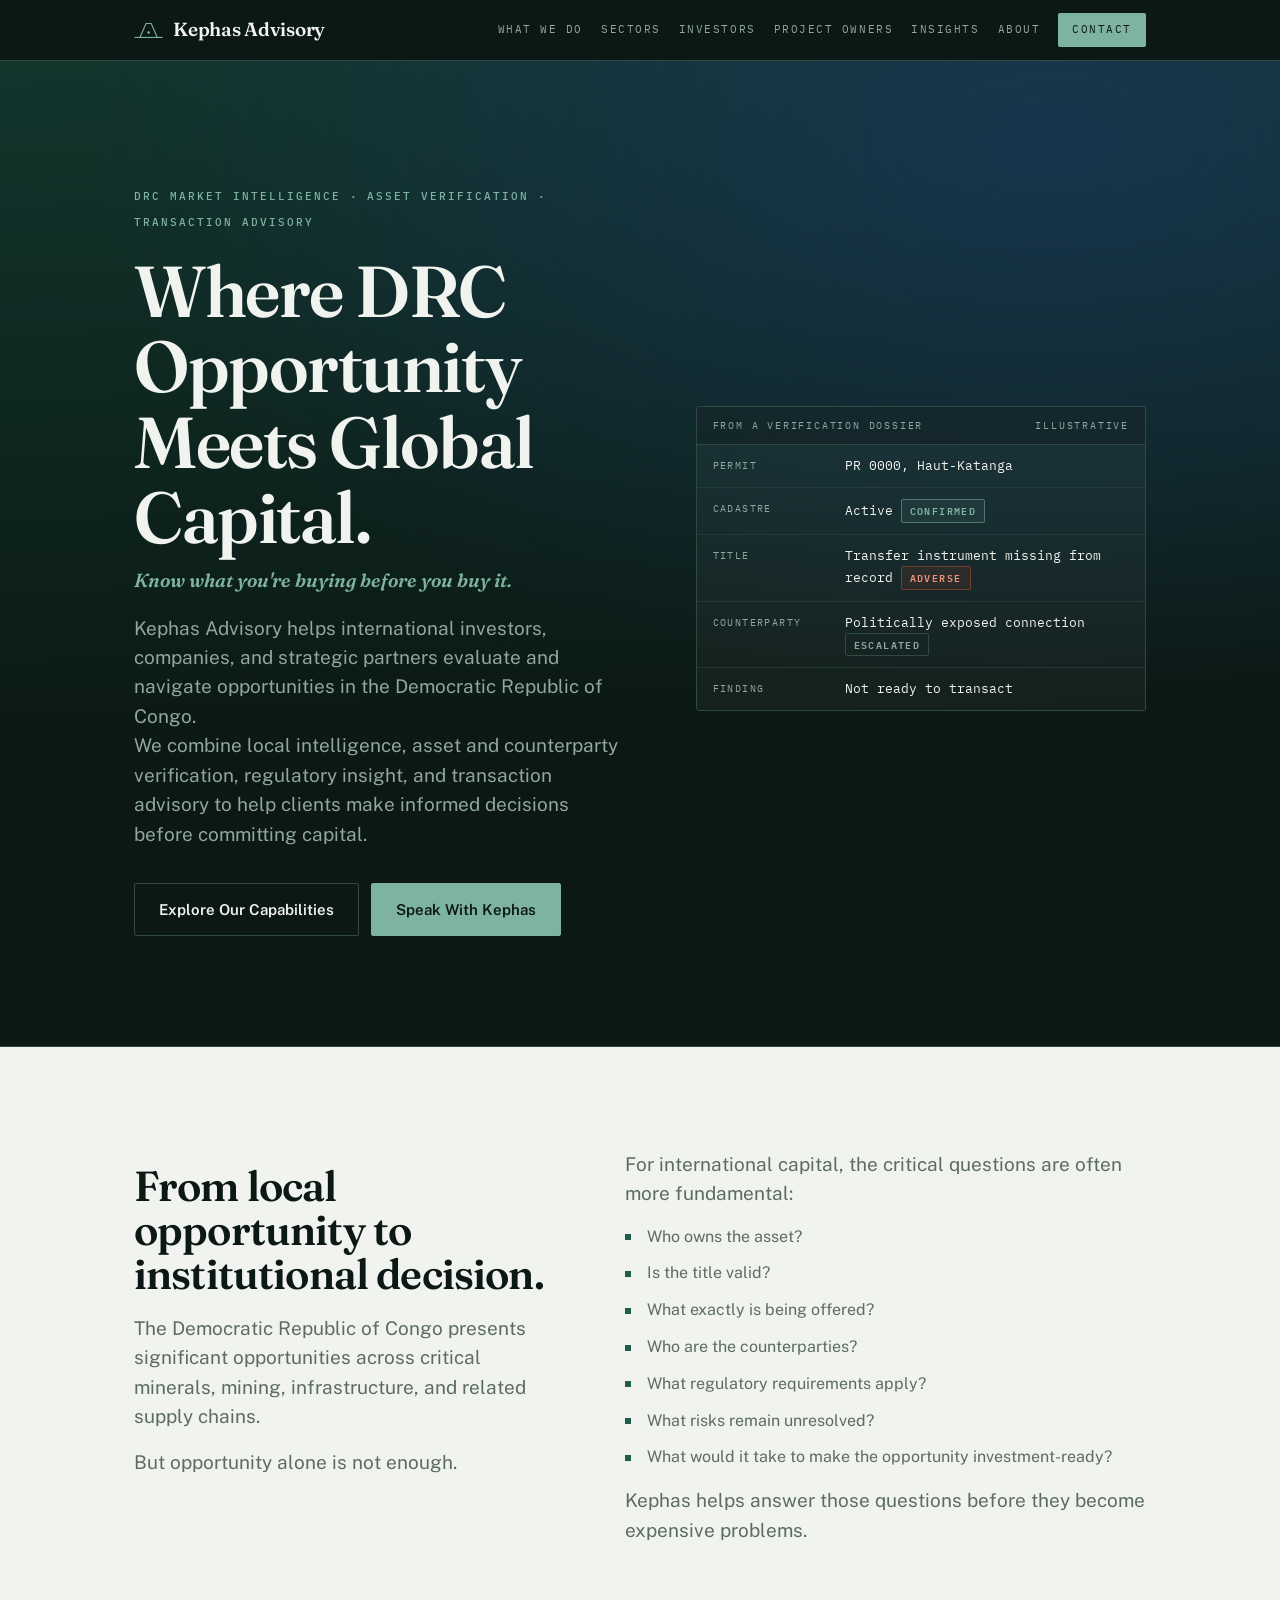
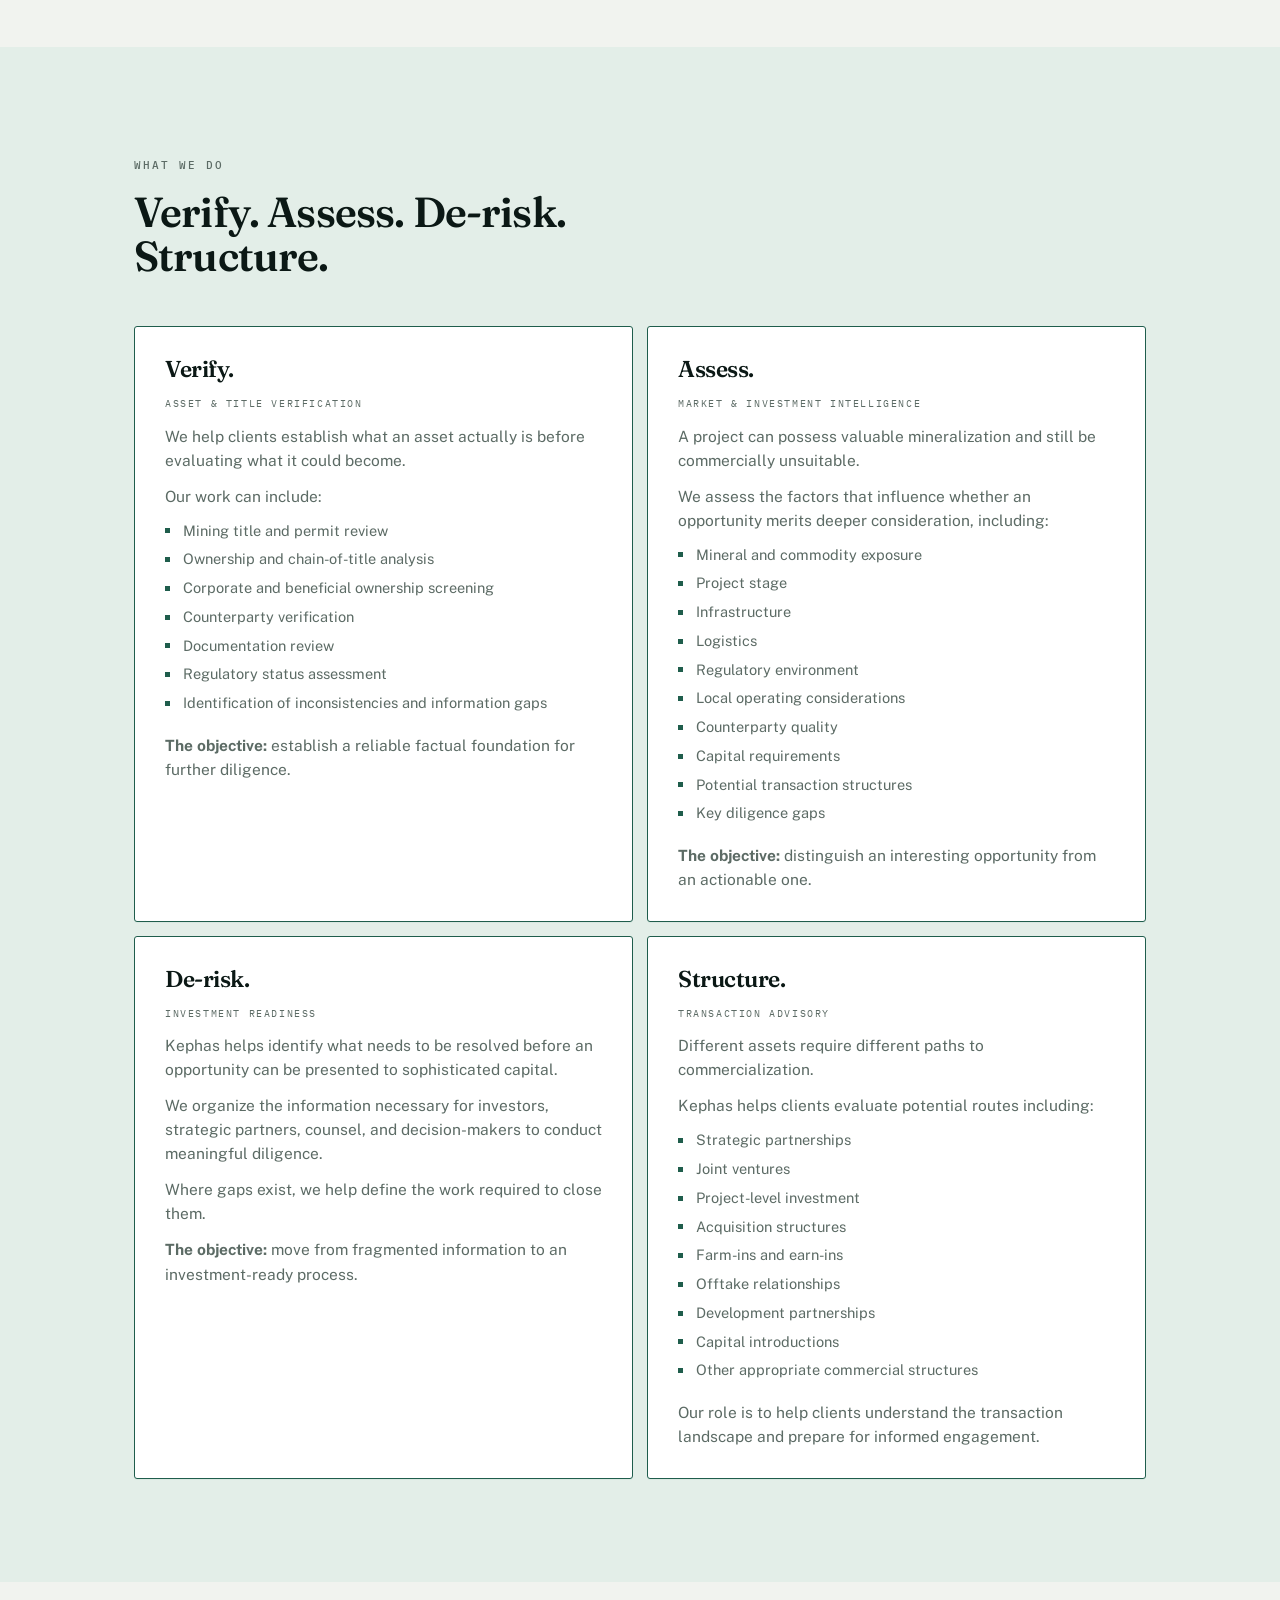
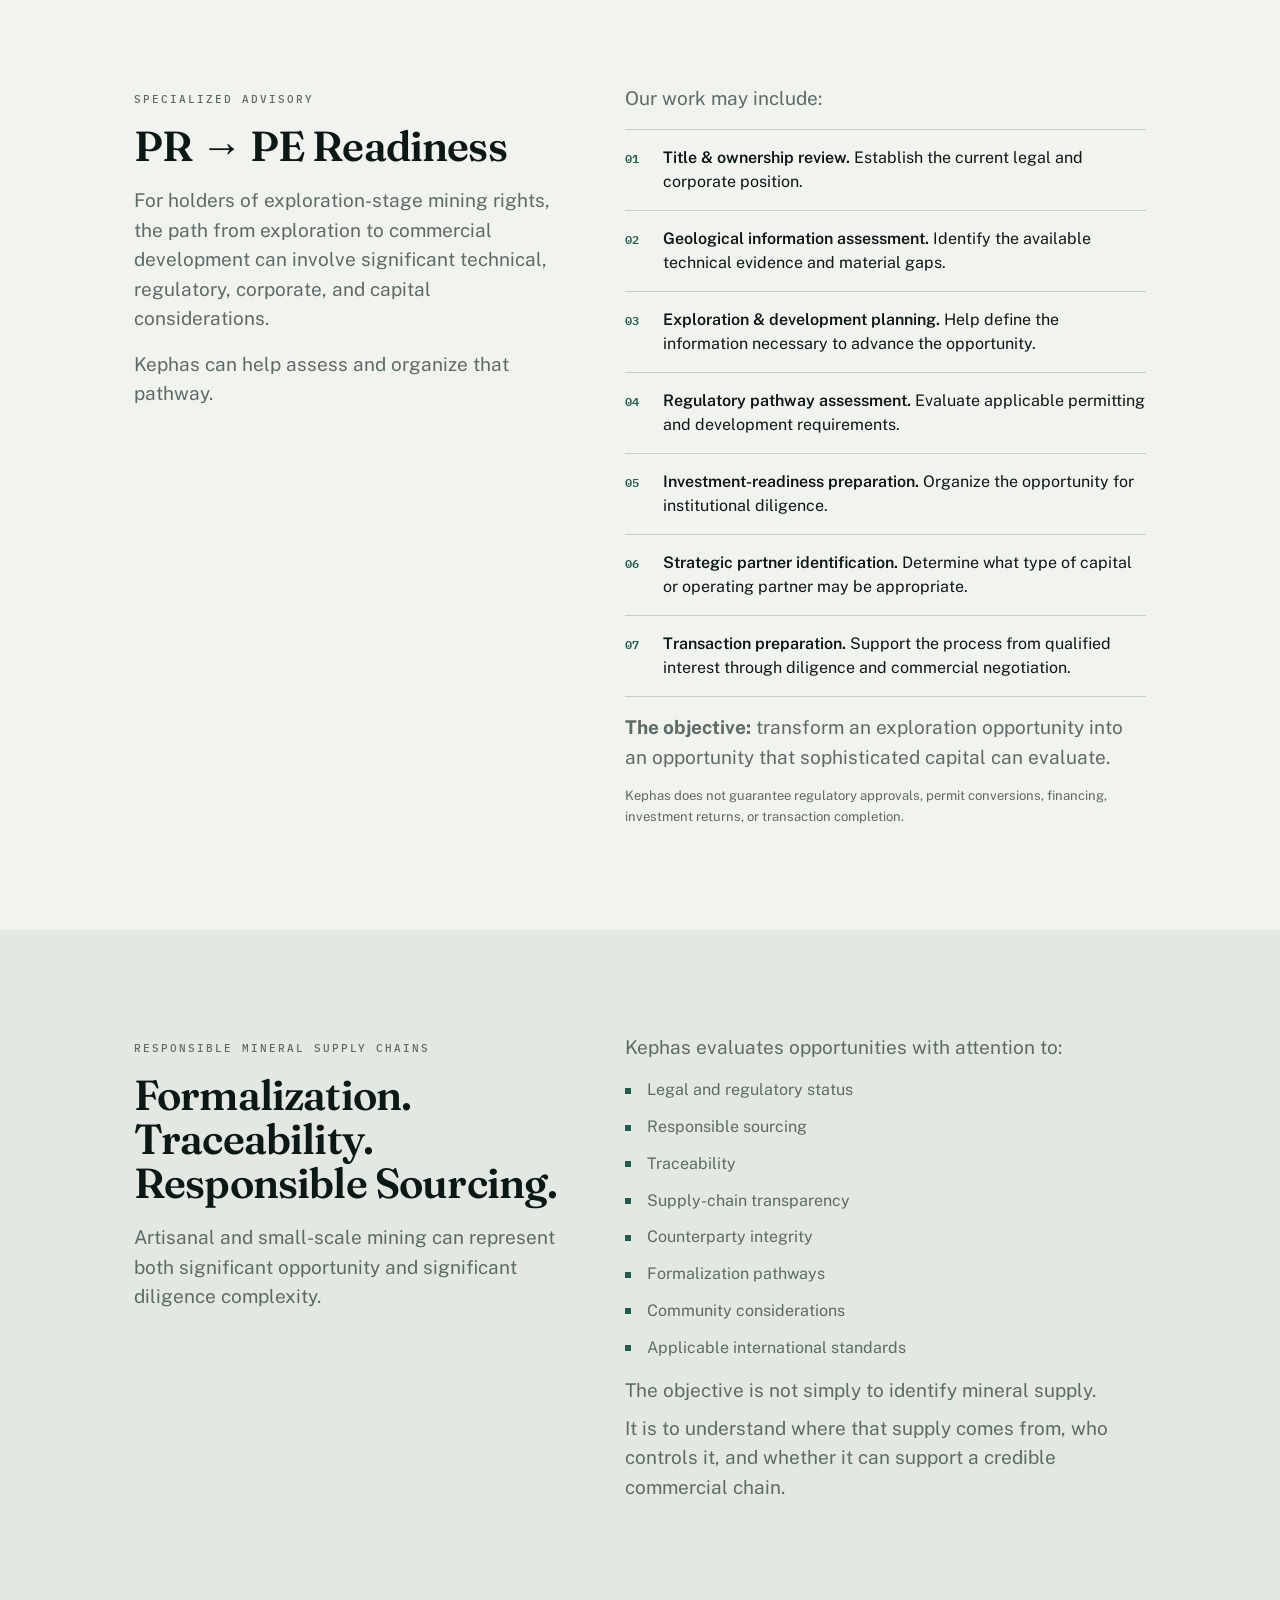
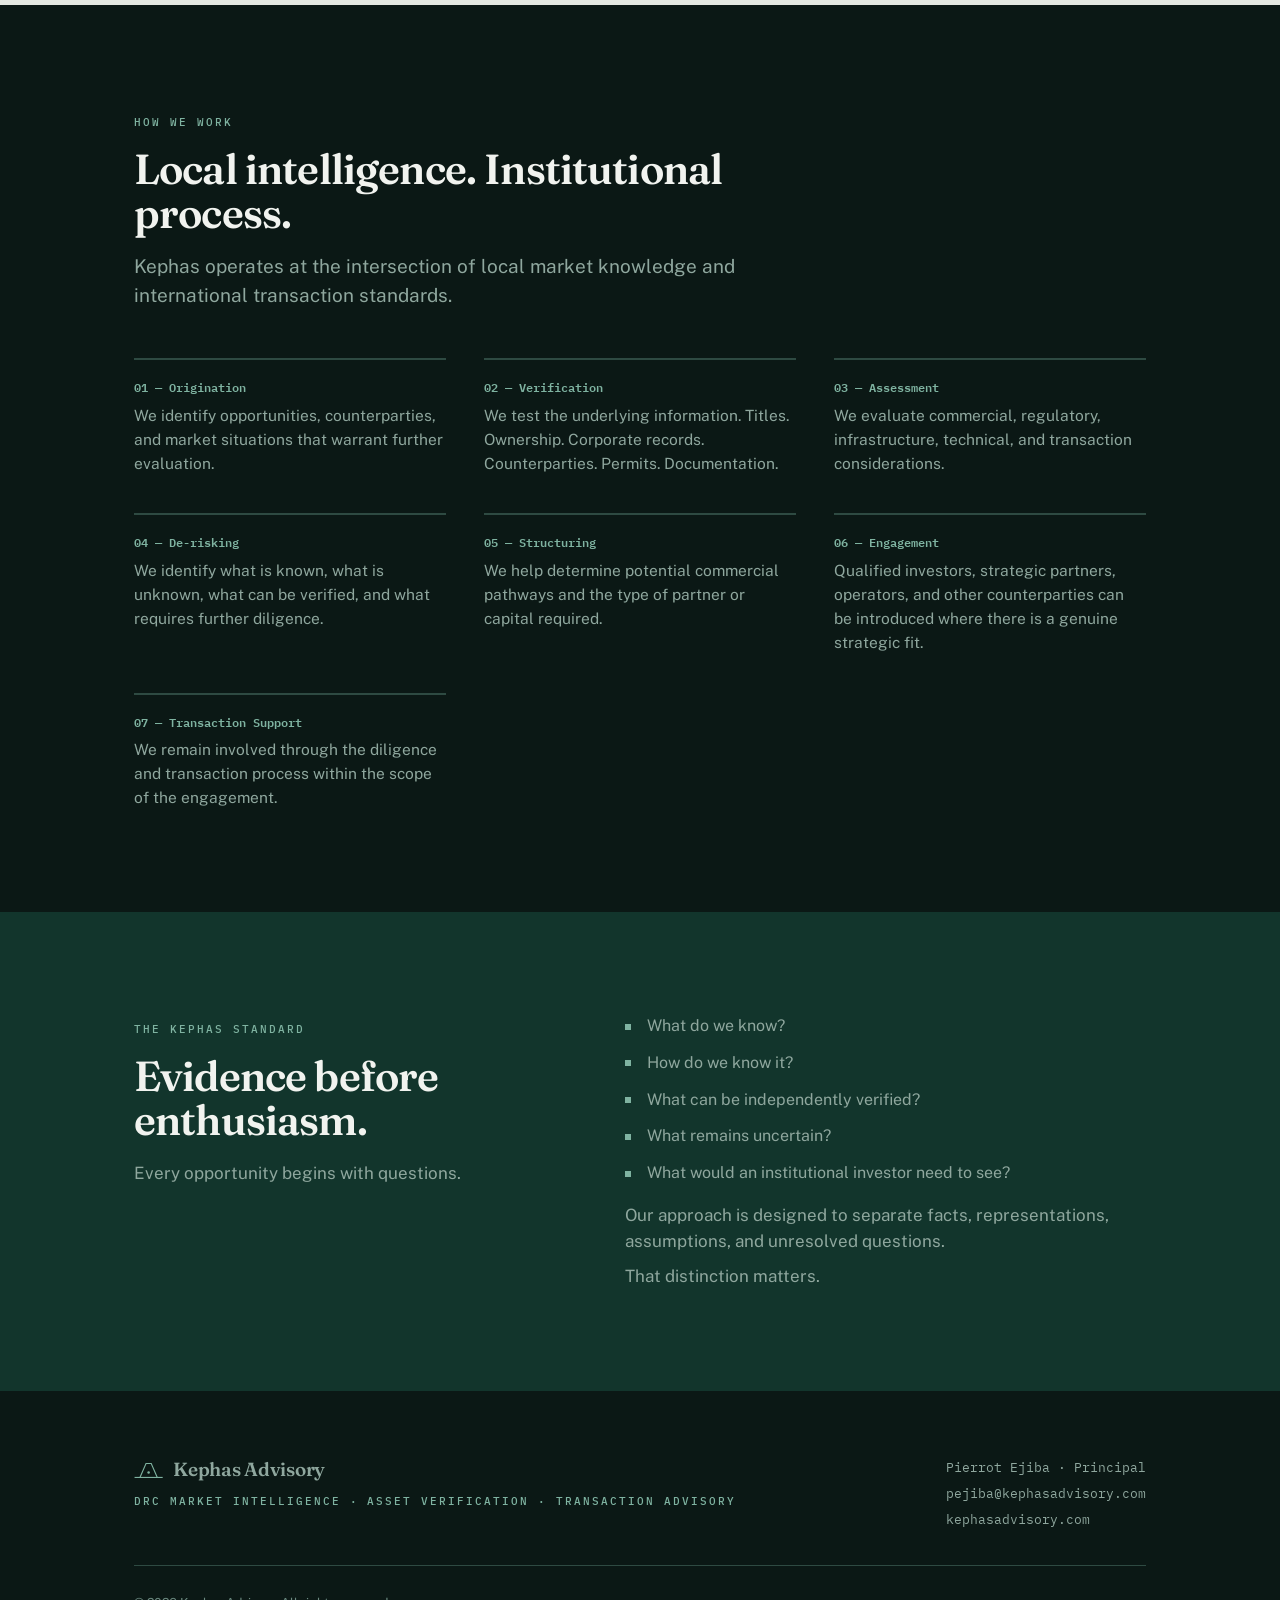
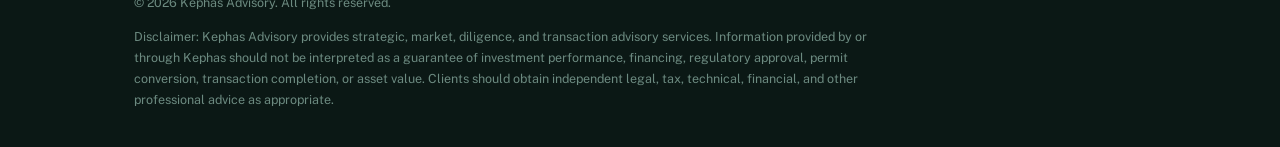
==== commit eb942383: "Rebuild Home page per Kephas website update brief (Interval 1 of 7) - New hero: "Where DRC Opportuni" ====
--- a/index.html
+++ b/index.html
@@ -9,240 +9,7 @@
 <link rel="preconnect" href="https://fonts.googleapis.com">
 <link rel="preconnect" href="https://fonts.gstatic.com" crossorigin>
 <link href="https://fonts.googleapis.com/css2?family=Fraunces:opsz,wght@9..144,400;9..144,600;9..144,700&family=Public+Sans:wght@400;500;600&family=IBM+Plex+Mono:wght@400;500;600&display=swap" rel="stylesheet">
-<style>
-:root{
-  --ink:#0B1815;
-  --malachite:#1F5D4C;
-  --malachite-deep:#12352C;
-  --azurite:#1B3A6B;
-  --patina:#7FB3A1;
-  --paper:#F1F3EF;
-  --paper-2:#E4E8E2;
-  --rule:#C6CEC6;
-  --rule-dark:#2E4A42;
-  --flag:#A8452F;
-  --muted:#5C6B65;
-  --muted-dark:#8FA79E;
-
-  --display:"Fraunces",Georgia,serif;
-  --body:"Public Sans",system-ui,-apple-system,sans-serif;
-  --mono:"IBM Plex Mono",ui-monospace,monospace;
-
-  --pad:clamp(20px,5vw,72px);
-}
-
-*{box-sizing:border-box;margin:0;padding:0}
-html{scroll-behavior:smooth}
-body{
-  background:var(--paper);
-  color:var(--ink);
-  font-family:var(--body);
-  font-size:17px;
-  line-height:1.55;
-  -webkit-font-smoothing:antialiased;
-}
-a{color:inherit}
-
-.wrap{max-width:1140px;margin:0 auto;padding-left:var(--pad);padding-right:var(--pad)}
-
-.eyebrow{
-  font-family:var(--mono);
-  font-size:11px;
-  letter-spacing:.18em;
-  text-transform:uppercase;
-  font-weight:500;
-  color:var(--muted);
-}
-.eyebrow-l{color:var(--patina)}
-
-h1,h2,h3{font-family:var(--display);font-variation-settings:"SOFT" 0,"WONK" 0;font-weight:600;letter-spacing:-.02em;line-height:1.05}
-h1{font-size:clamp(38px,6.2vw,72px)}
-h2{font-size:clamp(28px,3.8vw,42px)}
-h3{font-size:clamp(19px,2vw,23px);line-height:1.25}
-
-.lede{font-size:clamp(17px,1.5vw,19px);line-height:1.55;color:var(--muted)}
-.lede-l{color:var(--muted-dark)}
-
-/* ---------- skip link ---------- */
-.skip{
-  position:absolute;left:-9999px;top:0;z-index:100;
-  background:var(--patina);color:var(--ink);font-family:var(--mono);font-size:12px;
-  padding:10px 16px;border-radius:0 0 3px 0;text-decoration:none;
-}
-.skip:focus{left:0}
-
-/* ---------- nav ---------- */
-header.nav{
-  position:sticky;top:0;z-index:60;
-  background:var(--ink);
-  border-bottom:1px solid var(--rule-dark);
-}
-.nav-in{display:flex;align-items:center;justify-content:space-between;height:60px}
-.mark{display:flex;align-items:baseline;gap:9px;color:var(--paper);text-decoration:none}
-.glyph{height:15px;width:auto;color:var(--patina);align-self:center;margin-right:1px;overflow:visible}
-.mark b{font-family:var(--display);font-weight:600;font-size:19px;letter-spacing:-.015em;white-space:nowrap}
-.nav-links{display:flex;gap:28px;align-items:center}
-.nav-links > a{
-  font-family:var(--mono);font-size:11px;letter-spacing:.14em;text-transform:uppercase;
-  color:var(--muted-dark);text-decoration:none;padding:6px 0;border-bottom:1px solid transparent;
-}
-.nav-links > a:hover{color:var(--paper);border-bottom-color:var(--patina)}
-.nav-links a.cta-sm{color:var(--ink);background:var(--patina);border:0;padding:8px 14px;border-radius:2px}
-.nav-links a.cta-sm:hover{background:var(--paper)}
-
-/* mobile menu — native <details>, no JavaScript */
-.nav-menu{position:relative;display:none}
-.nav-menu > summary{
-  list-style:none;cursor:pointer;
-  display:flex;align-items:center;justify-content:center;
-  width:40px;height:34px;border:1px solid var(--rule-dark);border-radius:2px;color:var(--paper);
-}
-.nav-menu > summary::-webkit-details-marker{display:none}
-.nav-menu > summary:hover{border-color:var(--patina);color:var(--patina)}
-.nav-menu > summary svg{width:18px;height:18px;display:block}
-.nav-menu[open] > summary{border-color:var(--patina);color:var(--patina)}
-.nav-panel{
-  position:absolute;right:0;top:calc(100% + 12px);
-  min-width:190px;display:flex;flex-direction:column;padding:6px;
-  background:var(--ink);border:1px solid var(--rule-dark);border-radius:3px;
-  box-shadow:0 14px 34px rgba(0,0,0,.45);
-}
-.nav-panel a{
-  font-family:var(--mono);font-size:12px;letter-spacing:.12em;text-transform:uppercase;
-  color:var(--muted-dark);text-decoration:none;padding:12px 12px;border-radius:2px;
-}
-.nav-panel a:hover{color:var(--paper);background:rgba(127,179,161,.10)}
-@media(max-width:820px){
-  .nav-links > a:not(.cta-sm){display:none}
-  .nav-menu{display:block}
-}
-
-/* ---------- hero ---------- */
-.hero{
-  background:
-    radial-gradient(120% 90% at 82% 8%, rgba(27,58,107,.55) 0%, rgba(11,24,21,0) 62%),
-    linear-gradient(178deg, var(--malachite-deep) 0%, var(--ink) 68%);
-  color:var(--paper);
-  padding:clamp(64px,10vw,120px) 0 clamp(64px,9vw,110px);
-  border-bottom:1px solid var(--rule-dark);
-}
-.hero-grid{display:grid;grid-template-columns:1.05fr .95fr;gap:clamp(32px,5vw,72px);align-items:center}
-@media(max-width:900px){.hero-grid{grid-template-columns:1fr;gap:44px}}
-.hero h1{color:var(--paper);margin:20px 0 22px;max-width:15ch}
-.hero h1 em{font-style:normal;color:var(--patina)}
-.hero .lede{max-width:44ch}
-.hero-actions{display:flex;flex-wrap:wrap;gap:12px;margin-top:34px}
-.btn{
-  font-family:var(--body);font-size:15px;font-weight:600;
-  padding:14px 24px;border-radius:2px;text-decoration:none;display:inline-block;
-  transition:background .18s ease,color .18s ease,border-color .18s ease;
-}
-.btn-primary{background:var(--patina);color:var(--ink);border:1px solid var(--patina)}
-.btn-primary:hover{background:var(--paper);border-color:var(--paper)}
-.btn-ghost{background:transparent;color:var(--paper);border:1px solid var(--rule-dark)}
-.btn-ghost:hover{border-color:var(--patina);color:var(--patina)}
-
-/* ---------- signature: the record ---------- */
-.record{
-  background:rgba(241,243,239,.035);
-  border:1px solid var(--rule-dark);
-  border-radius:3px;
-  font-family:var(--mono);
-  font-size:13px;
-  overflow:hidden;
-}
-.record-head{
-  display:flex;justify-content:space-between;align-items:center;gap:14px;
-  padding:11px 16px;border-bottom:1px solid var(--rule-dark);
-  background:rgba(0,0,0,.22);
-}
-.record-head .t{font-size:10px;letter-spacing:.18em;text-transform:uppercase;color:var(--muted-dark)}
-.row{
-  display:grid;grid-template-columns:118px 1fr;gap:14px;
-  padding:11px 16px;border-bottom:1px solid rgba(46,74,66,.55);
-  opacity:0;transform:translateY(5px);
-  animation:in .5s cubic-bezier(.2,.7,.3,1) forwards;
-}
-.row:last-child{border-bottom:0}
-.row .k{color:var(--muted-dark);font-size:10px;letter-spacing:.14em;text-transform:uppercase;padding-top:2px}
-.row .v{color:var(--paper);word-break:break-word}
-.row:nth-child(1){animation-delay:.18s}
-.row:nth-child(2){animation-delay:.32s}
-.row:nth-child(3){animation-delay:.46s}
-.row:nth-child(4){animation-delay:.60s}
-.row:nth-child(5){animation-delay:.74s}
-@keyframes in{to{opacity:1;transform:none}}
-
-.tok{
-  display:inline-block;font-family:var(--mono);font-size:10px;font-weight:600;
-  letter-spacing:.14em;text-transform:uppercase;padding:3px 8px;border-radius:2px;border:1px solid;
-}
-.tok-ok{color:var(--patina);border-color:rgba(127,179,161,.5);background:rgba(127,179,161,.09)}
-.tok-flag{color:#E8907B;border-color:rgba(168,69,47,.6);background:rgba(168,69,47,.14)}
-.tok-open{color:var(--muted-dark);border-color:var(--rule-dark)}
-
-/* ---------- sections ---------- */
-section{padding:clamp(60px,8vw,104px) 0}
-.sec-head{max-width:62ch;margin-bottom:clamp(32px,4vw,48px)}
-.sec-head h2{margin:14px 0 16px}
-
-.paper-2{background:var(--paper-2)}
-
-/* what we do */
-.split{display:grid;grid-template-columns:.9fr 1.1fr;gap:clamp(28px,5vw,64px);align-items:start}
-@media(max-width:860px){.split{grid-template-columns:1fr}}
-.split h2{margin:14px 0 18px}
-.split .lede + .lede{margin-top:16px}
-.plain{list-style:none;border-top:1px solid var(--rule)}
-.plain li{border-bottom:1px solid var(--rule);padding:16px 0;display:grid;grid-template-columns:26px 1fr;gap:12px;font-size:16px;line-height:1.5}
-.plain .m{font-family:var(--mono);font-size:12px;font-weight:600;color:var(--malachite);padding-top:3px}
-.plain b{font-weight:600}
-
-/* deliverables */
-.decks{display:grid;grid-template-columns:repeat(3,1fr);gap:14px}
-@media(max-width:900px){.decks{grid-template-columns:1fr}}
-.deck{
-  background:#fff;border:1px solid var(--rule);border-radius:3px;
-  padding:clamp(22px,2.6vw,30px);
-  display:flex;flex-direction:column;gap:12px;
-  transition:border-color .2s ease,transform .2s ease;
-}
-.deck:hover{border-color:var(--malachite);transform:translateY(-2px)}
-.deck .tier{font-family:var(--mono);font-size:10px;letter-spacing:.16em;text-transform:uppercase;color:var(--muted)}
-.deck p{font-size:15.5px;color:var(--muted);line-height:1.55}
-
-/* how we work strip */
-.strip{background:var(--ink);color:var(--paper)}
-.strip h2{color:var(--paper)}
-.strip .lede{color:var(--muted-dark)}
-.threes{display:grid;grid-template-columns:repeat(3,1fr);gap:clamp(20px,3vw,40px);margin-top:clamp(28px,4vw,44px)}
-@media(max-width:860px){.threes{grid-template-columns:1fr}}
-.three{border-top:2px solid var(--rule-dark);padding-top:18px}
-.three h3{color:var(--paper);margin-bottom:10px}
-.three p{font-size:15.5px;color:var(--muted-dark);line-height:1.55}
-
-/* cta */
-.cta-band{background:var(--malachite-deep);color:var(--paper)}
-.cta-band h2{color:var(--paper);max-width:20ch;margin:14px 0 18px}
-.cta-band p{color:var(--muted-dark);max-width:52ch;font-size:17px}
-
-/* footer */
-footer{background:var(--ink);color:var(--muted-dark);padding:clamp(44px,6vw,64px) 0 36px;font-size:14px}
-.foot-grid{display:flex;justify-content:space-between;gap:clamp(24px,4vw,48px);flex-wrap:wrap;padding-bottom:32px;border-bottom:1px solid var(--rule-dark)}
-.foot-grid a{color:var(--muted-dark);text-decoration:none}
-.foot-grid a:hover{color:var(--paper)}
-.foot-contact{font-family:var(--mono);font-size:13px;line-height:2}
-.legal{padding-top:26px;font-size:12.5px;line-height:1.7;color:#6C8A80;max-width:96ch}
-.legal p+p{margin-top:12px}
-.legal mark{background:rgba(168,69,47,.18);color:#E8907B;padding:1px 4px;border-radius:2px}
-
-:focus-visible{outline:2px solid var(--patina);outline-offset:3px}
-@media(prefers-reduced-motion:reduce){
-  *{animation:none!important;transition:none!important}
-  .row{opacity:1;transform:none}
-  html{scroll-behavior:auto}
-}
-</style>
+<link rel="stylesheet" href="style.css">
 </head>
 <body>
 
@@ -250,17 +17,26 @@
 
 <header class="nav">
   <div class="wrap nav-in">
-    <a class="mark" href="#top"><svg class="glyph" viewBox="-3.2 -3.2 168.4 86.4" aria-hidden="true"><path d="M 31 80 L 66 0 L 96 0 L 131 80" fill="none" stroke="currentColor" stroke-width="6.4" stroke-linejoin="miter"/><line x1="0" y1="80" x2="162" y2="80" stroke="currentColor" stroke-width="6.4"/><circle cx="81" cy="52" r="7.2" fill="currentColor"/></svg><b>Kephas Advisory</b></a>
+    <a class="mark" href="index.html"><svg class="glyph" viewBox="-3.2 -3.2 168.4 86.4" aria-hidden="true"><path d="M 31 80 L 66 0 L 96 0 L 131 80" fill="none" stroke="currentColor" stroke-width="6.4" stroke-linejoin="miter"/><line x1="0" y1="80" x2="162" y2="80" stroke="currentColor" stroke-width="6.4"/><circle cx="81" cy="52" r="7.2" fill="currentColor"/></svg><b>Kephas Advisory</b></a>
     <nav class="nav-links" aria-label="Primary">
-      <a href="#work">What we do</a>
-      <a href="#how">How we work</a>
-      <a class="cta-sm" href="#contact">Get in touch</a>
+      <a href="index.html#work">What We Do</a>
+      <a href="sectors.html">Sectors</a>
+      <a href="investors.html">Investors</a>
+      <a href="project-owners.html">Project Owners</a>
+      <a href="insights.html">Insights</a>
+      <a href="about.html">About</a>
+      <a class="cta-sm" href="contact.html">Contact</a>
       <details class="nav-menu">
         <summary aria-label="Open navigation menu"><svg viewBox="0 0 24 24" fill="none" stroke="currentColor" stroke-width="2" stroke-linecap="round" aria-hidden="true"><line x1="3" y1="7" x2="21" y2="7"/><line x1="3" y1="12" x2="21" y2="12"/><line x1="3" y1="17" x2="21" y2="17"/></svg></summary>
         <div class="nav-panel">
-          <a href="#work">What we do</a>
-          <a href="#how">How we work</a>
-          <a href="#contact">Get in touch</a>
+          <a href="index.html">Home</a>
+          <a href="index.html#work">What We Do</a>
+          <a href="sectors.html">Sectors</a>
+          <a href="investors.html">Investors</a>
+          <a href="project-owners.html">Project Owners</a>
+          <a href="insights.html">Insights</a>
+          <a href="about.html">About</a>
+          <a href="contact.html">Contact</a>
         </div>
       </details>
     </nav>
@@ -271,12 +47,14 @@
 <div class="hero" id="top">
   <div class="wrap hero-grid">
     <div>
-      <span class="eyebrow eyebrow-l">DRC market entry &middot; asset &amp; counterparty verification</span>
-      <h1>Know what you're buying <em>before you buy it.</em></h1>
-      <p class="lede lede-l">Most deals fail in two places: the title, and the people behind it. We verify both before your capital moves, so you commit on documented fact.</p>
+      <span class="eyebrow eyebrow-l">DRC Market Intelligence &middot; Asset Verification &middot; Transaction Advisory</span>
+      <h1>Where DRC Opportunity Meets Global Capital.</h1>
+      <p class="campaign-line">Know what you're buying before you buy it.</p>
+      <p class="lede lede-l">Kephas Advisory helps international investors, companies, and strategic partners evaluate and navigate opportunities in the Democratic Republic of Congo.</p>
+      <p class="lede lede-l">We combine local intelligence, asset and counterparty verification, regulatory insight, and transaction advisory to help clients make informed decisions before committing capital.</p>
       <div class="hero-actions">
-        <a class="btn btn-primary" href="mailto:pejiba@kephasadvisory.com">Book a scoping call</a>
-        <a class="btn btn-ghost" href="#work">What we do</a>
+        <a class="btn btn-ghost" href="#work">Explore Our Capabilities</a>
+        <a class="btn btn-primary" href="mailto:pejiba@kephasadvisory.com">Speak With Kephas</a>
       </div>
     </div>
 
@@ -294,20 +72,152 @@
   </div>
 </div>
 
+<!-- FROM LOCAL OPPORTUNITY TO INSTITUTIONAL DECISION -->
+<section>
+  <div class="wrap split">
+    <div>
+      <h2>From local opportunity to institutional decision.</h2>
+      <p class="lede">The Democratic Republic of Congo presents significant opportunities across critical minerals, mining, infrastructure, and related supply chains.</p>
+      <p class="lede">But opportunity alone is not enough.</p>
+    </div>
+    <div>
+      <p class="lede" style="margin-bottom:16px">For international capital, the critical questions are often more fundamental:</p>
+      <ul class="dotlist">
+        <li>Who owns the asset?</li>
+        <li>Is the title valid?</li>
+        <li>What exactly is being offered?</li>
+        <li>Who are the counterparties?</li>
+        <li>What regulatory requirements apply?</li>
+        <li>What risks remain unresolved?</li>
+        <li>What would it take to make the opportunity investment-ready?</li>
+      </ul>
+      <p class="lede" style="margin-top:16px">Kephas helps answer those questions before they become expensive problems.</p>
+    </div>
+  </div>
+</section>
+
 <!-- WHAT WE DO -->
-<section id="work">
+<section class="mint" id="work">
+  <div class="wrap">
+    <div class="sec-head">
+      <span class="eyebrow">What We Do</span>
+      <h2>Verify. Assess. De-risk. Structure.</h2>
+    </div>
+    <div class="decks cols-2">
+      <div class="deck">
+        <h3>Verify.</h3>
+        <span class="tier">Asset &amp; Title Verification</span>
+        <p>We help clients establish what an asset actually is before evaluating what it could become.</p>
+        <p>Our work can include:</p>
+        <ul>
+          <li>Mining title and permit review</li>
+          <li>Ownership and chain-of-title analysis</li>
+          <li>Corporate and beneficial ownership screening</li>
+          <li>Counterparty verification</li>
+          <li>Documentation review</li>
+          <li>Regulatory status assessment</li>
+          <li>Identification of inconsistencies and information gaps</li>
+        </ul>
+        <p><b>The objective:</b> establish a reliable factual foundation for further diligence.</p>
+      </div>
+      <div class="deck">
+        <h3>Assess.</h3>
+        <span class="tier">Market &amp; Investment Intelligence</span>
+        <p>A project can possess valuable mineralization and still be commercially unsuitable.</p>
+        <p>We assess the factors that influence whether an opportunity merits deeper consideration, including:</p>
+        <ul>
+          <li>Mineral and commodity exposure</li>
+          <li>Project stage</li>
+          <li>Infrastructure</li>
+          <li>Logistics</li>
+          <li>Regulatory environment</li>
+          <li>Local operating considerations</li>
+          <li>Counterparty quality</li>
+          <li>Capital requirements</li>
+          <li>Potential transaction structures</li>
+          <li>Key diligence gaps</li>
+        </ul>
+        <p><b>The objective:</b> distinguish an interesting opportunity from an actionable one.</p>
+      </div>
+      <div class="deck">
+        <h3>De-risk.</h3>
+        <span class="tier">Investment Readiness</span>
+        <p>Kephas helps identify what needs to be resolved before an opportunity can be presented to sophisticated capital.</p>
+        <p>We organize the information necessary for investors, strategic partners, counsel, and decision-makers to conduct meaningful diligence.</p>
+        <p>Where gaps exist, we help define the work required to close them.</p>
+        <p><b>The objective:</b> move from fragmented information to an investment-ready process.</p>
+      </div>
+      <div class="deck">
+        <h3>Structure.</h3>
+        <span class="tier">Transaction Advisory</span>
+        <p>Different assets require different paths to commercialization.</p>
+        <p>Kephas helps clients evaluate potential routes including:</p>
+        <ul>
+          <li>Strategic partnerships</li>
+          <li>Joint ventures</li>
+          <li>Project-level investment</li>
+          <li>Acquisition structures</li>
+          <li>Farm-ins and earn-ins</li>
+          <li>Offtake relationships</li>
+          <li>Development partnerships</li>
+          <li>Capital introductions</li>
+          <li>Other appropriate commercial structures</li>
+        </ul>
+        <p>Our role is to help clients understand the transaction landscape and prepare for informed engagement.</p>
+      </div>
+    </div>
+  </div>
+</section>
+
+<!-- SPECIALIZED ADVISORY: PR -> PE READINESS -->
+<section>
   <div class="wrap split">
     <div>
-      <span class="eyebrow">What we do</span>
-      <h2>We do the work that comes before the deal.</h2>
-      <p class="lede">In the Democratic Republic of Congo, deals are lost to bad information more than anything else. We surface the problem in a title or a counterparty before your capital is committed.</p>
-    </div>
-    <ul class="plain">
-      <li><span class="m">01</span><span><b>Verify the title.</b> We pull the permit from the official cadastre, reconstruct the chain of title, and flag any gap, lapse, or competing claim.</span></li>
-      <li><span class="m">02</span><span><b>Screen the counterparty.</b> We trace beneficial ownership to the individual and screen for sanctions and political exposure.</span></li>
-      <li><span class="m">03</span><span><b>Structure the entry.</b> We lay out the lawful routes at your ticket size, what each costs to test, and which to rule out.</span></li>
-      <li><span class="m">04</span><span><b>Put it in writing.</b> Every engagement ends in a document you can take to counsel or your board, with verified claims and sources.</span></li>
-    </ul>
+      <span class="eyebrow">Specialized Advisory</span>
+      <h2>PR &rarr; PE Readiness</h2>
+      <p class="lede">For holders of exploration-stage mining rights, the path from exploration to commercial development can involve significant technical, regulatory, corporate, and capital considerations.</p>
+      <p class="lede" style="margin-top:16px">Kephas can help assess and organize that pathway.</p>
+    </div>
+    <div>
+      <p class="lede" style="margin-bottom:16px">Our work may include:</p>
+      <ul class="plain">
+        <li><span class="m">01</span><span><b>Title &amp; ownership review.</b> Establish the current legal and corporate position.</span></li>
+        <li><span class="m">02</span><span><b>Geological information assessment.</b> Identify the available technical evidence and material gaps.</span></li>
+        <li><span class="m">03</span><span><b>Exploration &amp; development planning.</b> Help define the information necessary to advance the opportunity.</span></li>
+        <li><span class="m">04</span><span><b>Regulatory pathway assessment.</b> Evaluate applicable permitting and development requirements.</span></li>
+        <li><span class="m">05</span><span><b>Investment-readiness preparation.</b> Organize the opportunity for institutional diligence.</span></li>
+        <li><span class="m">06</span><span><b>Strategic partner identification.</b> Determine what type of capital or operating partner may be appropriate.</span></li>
+        <li><span class="m">07</span><span><b>Transaction preparation.</b> Support the process from qualified interest through diligence and commercial negotiation.</span></li>
+      </ul>
+      <p class="lede" style="margin-top:16px"><b>The objective:</b> transform an exploration opportunity into an opportunity that sophisticated capital can evaluate.</p>
+      <p class="fine-print">Kephas does not guarantee regulatory approvals, permit conversions, financing, investment returns, or transaction completion.</p>
+    </div>
+  </div>
+</section>
+
+<!-- RESPONSIBLE MINERAL SUPPLY CHAINS -->
+<section class="paper-2">
+  <div class="wrap split">
+    <div>
+      <span class="eyebrow">Responsible Mineral Supply Chains</span>
+      <h2>Formalization. Traceability. Responsible Sourcing.</h2>
+      <p class="lede">Artisanal and small-scale mining can represent both significant opportunity and significant diligence complexity.</p>
+    </div>
+    <div>
+      <p class="lede" style="margin-bottom:16px">Kephas evaluates opportunities with attention to:</p>
+      <ul class="dotlist">
+        <li>Legal and regulatory status</li>
+        <li>Responsible sourcing</li>
+        <li>Traceability</li>
+        <li>Supply-chain transparency</li>
+        <li>Counterparty integrity</li>
+        <li>Formalization pathways</li>
+        <li>Community considerations</li>
+        <li>Applicable international standards</li>
+      </ul>
+      <p class="lede" style="margin-top:16px">The objective is not simply to identify mineral supply.</p>
+      <p class="lede" style="margin-top:8px">It is to understand where that supply comes from, who controls it, and whether it can support a credible commercial chain.</p>
+    </div>
   </div>
 </section>
 
@@ -315,48 +225,61 @@
 <section class="strip" id="how">
   <div class="wrap">
     <div class="sec-head">
-      <span class="eyebrow eyebrow-l">How we work</span>
-      <h2>Advisors, not brokers.</h2>
-      <p class="lede">We work for a fixed fee, set before we start. We take no percentage of the deal and no position in the asset.</p>
+      <span class="eyebrow eyebrow-l">How We Work</span>
+      <h2>Local intelligence. Institutional process.</h2>
+      <p class="lede">Kephas operates at the intersection of local market knowledge and international transaction standards.</p>
     </div>
     <div class="threes">
       <div class="three">
-        <h3>No stake in the outcome</h3>
-        <p>No fee we earn depends on a permit, an approval, or any government decision.</p>
-      </div>
-      <div class="three">
-        <h3>Sourced and dated</h3>
-        <p>We grade every finding by the strength of its source and keep the evidence on file. You act on the record, not on representation.</p>
-      </div>
-      <div class="three">
-        <h3>Built for compliance review</h3>
-        <p>FCPA and UK Bribery Act aligned, with sanctions and PEP screening on every counterparty.</p>
-      </div>
-    </div>
-  </div>
-</section>
-
-<!-- START -->
-<section>
+        <span class="m">01 &mdash; Origination</span>
+        <p>We identify opportunities, counterparties, and market situations that warrant further evaluation.</p>
+      </div>
+      <div class="three">
+        <span class="m">02 &mdash; Verification</span>
+        <p>We test the underlying information. Titles. Ownership. Corporate records. Counterparties. Permits. Documentation.</p>
+      </div>
+      <div class="three">
+        <span class="m">03 &mdash; Assessment</span>
+        <p>We evaluate commercial, regulatory, infrastructure, technical, and transaction considerations.</p>
+      </div>
+      <div class="three">
+        <span class="m">04 &mdash; De-risking</span>
+        <p>We identify what is known, what is unknown, what can be verified, and what requires further diligence.</p>
+      </div>
+      <div class="three">
+        <span class="m">05 &mdash; Structuring</span>
+        <p>We help determine potential commercial pathways and the type of partner or capital required.</p>
+      </div>
+      <div class="three">
+        <span class="m">06 &mdash; Engagement</span>
+        <p>Qualified investors, strategic partners, operators, and other counterparties can be introduced where there is a genuine strategic fit.</p>
+      </div>
+      <div class="three">
+        <span class="m">07 &mdash; Transaction Support</span>
+        <p>We remain involved through the diligence and transaction process within the scope of the engagement.</p>
+      </div>
+    </div>
+  </div>
+</section>
+
+<!-- THE KEPHAS STANDARD -->
+<section class="cta-band">
   <div class="wrap split">
     <div>
-      <span class="eyebrow">Starting is simple</span>
-      <h2>A call, then a memo.</h2>
-    </div>
-    <div>
-      <p class="lede">Start with a short call, no charge. Whether you're weighing a single asset or planning your entry into the DRC, tell us where you are. If we can help, the first engagement is a fixed-fee scoping memo, usually two to four weeks. When the fit is right, we also bring opportunities we've already begun to verify.</p>
-    </div>
-  </div>
-</section>
-
-<!-- CTA -->
-<section class="cta-band" id="contact">
-  <div class="wrap">
-    <span class="eyebrow eyebrow-l">Get in touch</span>
-    <h2>Entering the DRC?</h2>
-    <p>Whether it's a single asset or full market entry, tell us what you're looking at. We'll tell you what to verify before you commit.</p>
-    <div class="hero-actions">
-      <a class="btn btn-primary" href="mailto:pejiba@kephasadvisory.com">Book a scoping call</a>
+      <span class="eyebrow eyebrow-l">The Kephas Standard</span>
+      <h2>Evidence before enthusiasm.</h2>
+      <p class="lede lede-l">Every opportunity begins with questions.</p>
+    </div>
+    <div>
+      <ul class="dotlist dotlist-l">
+        <li>What do we know?</li>
+        <li>How do we know it?</li>
+        <li>What can be independently verified?</li>
+        <li>What remains uncertain?</li>
+        <li>What would an institutional investor need to see?</li>
+      </ul>
+      <p class="lede lede-l" style="margin-top:16px">Our approach is designed to separate facts, representations, assumptions, and unresolved questions.</p>
+      <p class="lede lede-l" style="margin-top:8px">That distinction matters.</p>
     </div>
   </div>
 </section>
@@ -364,7 +287,10 @@
 <footer>
   <div class="wrap">
     <div class="foot-grid">
-      <a class="mark" href="#top"><svg class="glyph" viewBox="-3.2 -3.2 168.4 86.4" aria-hidden="true"><path d="M 31 80 L 66 0 L 96 0 L 131 80" fill="none" stroke="currentColor" stroke-width="6.4" stroke-linejoin="miter"/><line x1="0" y1="80" x2="162" y2="80" stroke="currentColor" stroke-width="6.4"/><circle cx="81" cy="52" r="7.2" fill="currentColor"/></svg><b>Kephas Advisory</b></a>
+      <div>
+        <a class="mark" href="index.html"><svg class="glyph" viewBox="-3.2 -3.2 168.4 86.4" aria-hidden="true"><path d="M 31 80 L 66 0 L 96 0 L 131 80" fill="none" stroke="currentColor" stroke-width="6.4" stroke-linejoin="miter"/><line x1="0" y1="80" x2="162" y2="80" stroke="currentColor" stroke-width="6.4"/><circle cx="81" cy="52" r="7.2" fill="currentColor"/></svg><b>Kephas Advisory</b></a>
+        <p class="eyebrow eyebrow-l" style="margin-top:8px">DRC Market Intelligence &middot; Asset Verification &middot; Transaction Advisory</p>
+      </div>
       <div class="foot-contact">
         Pierrot Ejiba · Principal<br>
         <a href="mailto:pejiba@kephasadvisory.com">pejiba@kephasadvisory.com</a><br>
@@ -372,10 +298,8 @@
       </div>
     </div>
     <div class="legal">
-      <p>Kephas Advisory is a management advisory firm. It is not a law firm, a broker, a broker-dealer, an investment adviser, or a placement agent, and nothing on this site is legal, tax, or investment advice, or an offer or solicitation regarding any security or asset.</p>
-      <p>The dossier extract shown above is illustrative and does not describe any real asset, permit, or party.</p>
-      <p>No client relationship is created by visiting this site or by contacting us. We act as your advisor only under a signed engagement letter. Please do not send confidential information before we have agreed in writing to work together. Unsolicited materials cannot be treated as confidential.</p>
       <p>© <span id="yr">2026</span> Kephas Advisory. All rights reserved.</p>
+      <p>Disclaimer: Kephas Advisory provides strategic, market, diligence, and transaction advisory services. Information provided by or through Kephas should not be interpreted as a guarantee of investment performance, financing, regulatory approval, permit conversion, transaction completion, or asset value. Clients should obtain independent legal, tax, technical, financial, and other professional advice as appropriate.</p>
     </div>
   </div>
 </footer>
--- a/style.css
+++ b/style.css
@@ -0,0 +1,267 @@
+:root{
+  --ink:#0B1815;
+  --malachite:#1F5D4C;
+  --malachite-deep:#12352C;
+  --azurite:#1B3A6B;
+  --patina:#7FB3A1;
+  --paper:#F1F3EF;
+  --paper-2:#E4E8E2;
+  --rule:#C6CEC6;
+  --rule-dark:#2E4A42;
+  --flag:#A8452F;
+  --muted:#5C6B65;
+  --muted-dark:#8FA79E;
+
+  --display:"Fraunces",Georgia,serif;
+  --body:"Public Sans",system-ui,-apple-system,sans-serif;
+  --mono:"IBM Plex Mono",ui-monospace,monospace;
+
+  --pad:clamp(20px,5vw,72px);
+}
+
+*{box-sizing:border-box;margin:0;padding:0}
+html{scroll-behavior:smooth}
+body{
+  background:var(--paper);
+  color:var(--ink);
+  font-family:var(--body);
+  font-size:17px;
+  line-height:1.55;
+  -webkit-font-smoothing:antialiased;
+}
+a{color:inherit}
+
+.wrap{max-width:1140px;margin:0 auto;padding-left:var(--pad);padding-right:var(--pad)}
+
+.eyebrow{
+  font-family:var(--mono);
+  font-size:11px;
+  letter-spacing:.18em;
+  text-transform:uppercase;
+  font-weight:500;
+  color:var(--muted);
+}
+.eyebrow-l{color:var(--patina)}
+
+h1,h2,h3{font-family:var(--display);font-variation-settings:"SOFT" 0,"WONK" 0;font-weight:600;letter-spacing:-.02em;line-height:1.05}
+h1{font-size:clamp(38px,6.2vw,72px)}
+h2{font-size:clamp(28px,3.8vw,42px)}
+h3{font-size:clamp(19px,2vw,23px);line-height:1.25}
+
+.lede{font-size:clamp(17px,1.5vw,19px);line-height:1.55;color:var(--muted)}
+.lede-l{color:var(--muted-dark)}
+
+/* campaign line — secondary line under the hero headline */
+.campaign-line{
+  font-family:var(--display);
+  font-style:italic;
+  font-weight:600;
+  font-size:clamp(16px,1.6vw,19px);
+  color:var(--patina);
+  margin:2px 0 18px;
+}
+
+/* fine print — inline compliance notes under a list or section */
+.fine-print{font-size:13px;line-height:1.6;color:var(--muted);margin-top:14px}
+.fine-print-l{color:var(--muted-dark)}
+
+/* dotlist — unordered list, non-sequential items */
+.dotlist{list-style:none}
+.dotlist li{
+  position:relative;padding-left:22px;margin-bottom:12px;
+  font-size:16px;line-height:1.55;color:var(--muted);
+}
+.dotlist li::before{
+  content:"";position:absolute;left:0;top:.6em;
+  width:6px;height:6px;background:var(--malachite);
+}
+.dotlist-l li{color:var(--muted-dark)}
+.dotlist-l li::before{background:var(--patina)}
+
+/* ---------- skip link ---------- */
+.skip{
+  position:absolute;left:-9999px;top:0;z-index:100;
+  background:var(--patina);color:var(--ink);font-family:var(--mono);font-size:12px;
+  padding:10px 16px;border-radius:0 0 3px 0;text-decoration:none;
+}
+.skip:focus{left:0}
+
+/* ---------- nav ---------- */
+header.nav{
+  position:sticky;top:0;z-index:60;
+  background:var(--ink);
+  border-bottom:1px solid var(--rule-dark);
+}
+.nav-in{display:flex;align-items:center;justify-content:space-between;height:60px}
+.mark{display:flex;align-items:baseline;gap:9px;color:var(--paper);text-decoration:none}
+.glyph{height:15px;width:auto;color:var(--patina);align-self:center;margin-right:1px;overflow:visible}
+.mark b{font-family:var(--display);font-weight:600;font-size:19px;letter-spacing:-.015em;white-space:nowrap}
+.nav-links{display:flex;gap:18px;align-items:center}
+.nav-links > a{
+  font-family:var(--mono);font-size:11px;letter-spacing:.14em;text-transform:uppercase;
+  color:var(--muted-dark);text-decoration:none;padding:6px 0;border-bottom:1px solid transparent;
+}
+.nav-links > a:hover{color:var(--paper);border-bottom-color:var(--patina)}
+.nav-links a.cta-sm{color:var(--ink);background:var(--patina);border:0;padding:8px 14px;border-radius:2px}
+.nav-links a.cta-sm:hover{background:var(--paper)}
+
+/* mobile menu — native <details>, no JavaScript */
+.nav-menu{position:relative;display:none}
+.nav-menu > summary{
+  list-style:none;cursor:pointer;
+  display:flex;align-items:center;justify-content:center;
+  width:40px;height:34px;border:1px solid var(--rule-dark);border-radius:2px;color:var(--paper);
+}
+.nav-menu > summary::-webkit-details-marker{display:none}
+.nav-menu > summary:hover{border-color:var(--patina);color:var(--patina)}
+.nav-menu > summary svg{width:18px;height:18px;display:block}
+.nav-menu[open] > summary{border-color:var(--patina);color:var(--patina)}
+.nav-panel{
+  position:absolute;right:0;top:calc(100% + 12px);
+  min-width:220px;display:flex;flex-direction:column;padding:6px;
+  background:var(--ink);border:1px solid var(--rule-dark);border-radius:3px;
+  box-shadow:0 14px 34px rgba(0,0,0,.45);
+}
+.nav-panel a{
+  font-family:var(--mono);font-size:12px;letter-spacing:.12em;text-transform:uppercase;
+  color:var(--muted-dark);text-decoration:none;padding:12px 12px;border-radius:2px;
+}
+.nav-panel a:hover{color:var(--paper);background:rgba(127,179,161,.10)}
+@media(max-width:1180px){
+  .nav-links > a:not(.cta-sm){display:none}
+  .nav-menu{display:block}
+}
+
+/* ---------- hero ---------- */
+.hero{
+  background:
+    radial-gradient(120% 90% at 82% 8%, rgba(27,58,107,.55) 0%, rgba(11,24,21,0) 62%),
+    linear-gradient(178deg, var(--malachite-deep) 0%, var(--ink) 68%);
+  color:var(--paper);
+  padding:clamp(64px,10vw,120px) 0 clamp(64px,9vw,110px);
+  border-bottom:1px solid var(--rule-dark);
+}
+.hero-grid{display:grid;grid-template-columns:1.05fr .95fr;gap:clamp(32px,5vw,72px);align-items:center}
+@media(max-width:900px){.hero-grid{grid-template-columns:1fr;gap:44px}}
+.hero h1{color:var(--paper);margin:20px 0 10px;max-width:17ch}
+.hero h1 em{font-style:normal;color:var(--patina)}
+.hero .lede{max-width:44ch}
+.hero-actions{display:flex;flex-wrap:wrap;gap:12px;margin-top:34px}
+.btn{
+  font-family:var(--body);font-size:15px;font-weight:600;
+  padding:14px 24px;border-radius:2px;text-decoration:none;display:inline-block;
+  transition:background .18s ease,color .18s ease,border-color .18s ease;
+}
+.btn-primary{background:var(--patina);color:var(--ink);border:1px solid var(--patina)}
+.btn-primary:hover{background:var(--paper);border-color:var(--paper)}
+.btn-ghost{background:transparent;color:var(--paper);border:1px solid var(--rule-dark)}
+.btn-ghost:hover{border-color:var(--patina);color:var(--patina)}
+
+/* ---------- signature: the record ---------- */
+.record{
+  background:rgba(241,243,239,.035);
+  border:1px solid var(--rule-dark);
+  border-radius:3px;
+  font-family:var(--mono);
+  font-size:13px;
+  overflow:hidden;
+}
+.record-head{
+  display:flex;justify-content:space-between;align-items:center;gap:14px;
+  padding:11px 16px;border-bottom:1px solid var(--rule-dark);
+  background:rgba(0,0,0,.22);
+}
+.record-head .t{font-size:10px;letter-spacing:.18em;text-transform:uppercase;color:var(--muted-dark)}
+.row{
+  display:grid;grid-template-columns:118px 1fr;gap:14px;
+  padding:11px 16px;border-bottom:1px solid rgba(46,74,66,.55);
+  opacity:0;transform:translateY(5px);
+  animation:in .5s cubic-bezier(.2,.7,.3,1) forwards;
+}
+.row:last-child{border-bottom:0}
+.row .k{color:var(--muted-dark);font-size:10px;letter-spacing:.14em;text-transform:uppercase;padding-top:2px}
+.row .v{color:var(--paper);word-break:break-word}
+.row:nth-child(1){animation-delay:.18s}
+.row:nth-child(2){animation-delay:.32s}
+.row:nth-child(3){animation-delay:.46s}
+.row:nth-child(4){animation-delay:.60s}
+.row:nth-child(5){animation-delay:.74s}
+@keyframes in{to{opacity:1;transform:none}}
+
+.tok{
+  display:inline-block;font-family:var(--mono);font-size:10px;font-weight:600;
+  letter-spacing:.14em;text-transform:uppercase;padding:3px 8px;border-radius:2px;border:1px solid;
+}
+.tok-ok{color:var(--patina);border-color:rgba(127,179,161,.5);background:rgba(127,179,161,.09)}
+.tok-flag{color:#E8907B;border-color:rgba(168,69,47,.6);background:rgba(168,69,47,.14)}
+.tok-open{color:var(--muted-dark);border-color:var(--rule-dark)}
+
+/* ---------- sections ---------- */
+section{padding:clamp(60px,8vw,104px) 0}
+.sec-head{max-width:62ch;margin-bottom:clamp(32px,4vw,48px)}
+.sec-head h2{margin:14px 0 16px}
+
+.paper-2{background:var(--paper-2)}
+.mint{background:#E3EEE8}
+
+/* two-column text/list layout */
+.split{display:grid;grid-template-columns:.9fr 1.1fr;gap:clamp(28px,5vw,64px);align-items:start}
+@media(max-width:860px){.split{grid-template-columns:1fr}}
+.split h2{margin:14px 0 18px}
+.split .lede + .lede{margin-top:16px}
+.plain{list-style:none;border-top:1px solid var(--rule)}
+.plain li{border-bottom:1px solid var(--rule);padding:16px 0;display:grid;grid-template-columns:26px 1fr;gap:12px;font-size:16px;line-height:1.5}
+.plain .m{font-family:var(--mono);font-size:12px;font-weight:600;color:var(--malachite);padding-top:3px}
+.plain b{font-weight:600}
+
+/* pillar / deliverable cards */
+.decks{display:grid;grid-template-columns:repeat(3,1fr);gap:14px}
+.decks.cols-2{grid-template-columns:repeat(2,1fr)}
+@media(max-width:900px){.decks,.decks.cols-2{grid-template-columns:1fr}}
+.deck{
+  background:#fff;border:1.5px solid var(--malachite);border-radius:3px;
+  padding:clamp(22px,2.6vw,30px);
+  display:flex;flex-direction:column;gap:12px;
+  box-shadow:0 1px 0 rgba(31,93,76,.05);
+  transition:border-color .2s ease,transform .2s ease,box-shadow .2s ease;
+}
+.deck:hover{border-color:var(--malachite-deep);transform:translateY(-2px);box-shadow:0 10px 24px rgba(18,53,44,.14)}
+.deck .tier{font-family:var(--mono);font-size:10px;letter-spacing:.16em;text-transform:uppercase;color:var(--muted)}
+.deck h3{margin-top:-2px}
+.deck p{font-size:15.5px;color:var(--muted);line-height:1.55}
+.deck ul{list-style:none;margin:0}
+.deck ul li{position:relative;padding-left:18px;margin-bottom:7px;font-size:14.5px;color:var(--muted);line-height:1.5}
+.deck ul li::before{content:"";position:absolute;left:0;top:.6em;width:5px;height:5px;background:var(--malachite)}
+
+/* how we work strip */
+.strip{background:var(--ink);color:var(--paper)}
+.strip h2{color:var(--paper)}
+.strip .lede{color:var(--muted-dark)}
+.threes{display:grid;grid-template-columns:repeat(3,1fr);gap:clamp(20px,3vw,40px);margin-top:clamp(28px,4vw,44px)}
+@media(max-width:860px){.threes{grid-template-columns:1fr}}
+.three{border-top:2px solid var(--rule-dark);padding-top:18px}
+.three .m{font-family:var(--mono);font-size:12px;font-weight:600;color:var(--patina);display:block;margin-bottom:6px}
+.three h3{color:var(--paper);margin-bottom:10px}
+.three p{font-size:15.5px;color:var(--muted-dark);line-height:1.55}
+
+/* cta / closing band */
+.cta-band{background:var(--malachite-deep);color:var(--paper)}
+.cta-band h2{color:var(--paper);max-width:20ch;margin:14px 0 18px}
+.cta-band p{color:var(--muted-dark);max-width:52ch;font-size:17px}
+
+/* footer */
+footer{background:var(--ink);color:var(--muted-dark);padding:clamp(44px,6vw,64px) 0 36px;font-size:14px}
+.foot-grid{display:flex;justify-content:space-between;gap:clamp(24px,4vw,48px);flex-wrap:wrap;padding-bottom:32px;border-bottom:1px solid var(--rule-dark)}
+.foot-grid a{color:var(--muted-dark);text-decoration:none}
+.foot-grid a:hover{color:var(--paper)}
+.foot-contact{font-family:var(--mono);font-size:13px;line-height:2}
+.legal{padding-top:26px;font-size:12.5px;line-height:1.7;color:#6C8A80;max-width:96ch}
+.legal p+p{margin-top:12px}
+.legal mark{background:rgba(168,69,47,.18);color:#E8907B;padding:1px 4px;border-radius:2px}
+
+:focus-visible{outline:2px solid var(--patina);outline-offset:3px}
+@media(prefers-reduced-motion:reduce){
+  *{animation:none!important;transition:none!important}
+  .row{opacity:1;transform:none}
+  html{scroll-behavior:auto}
+}
